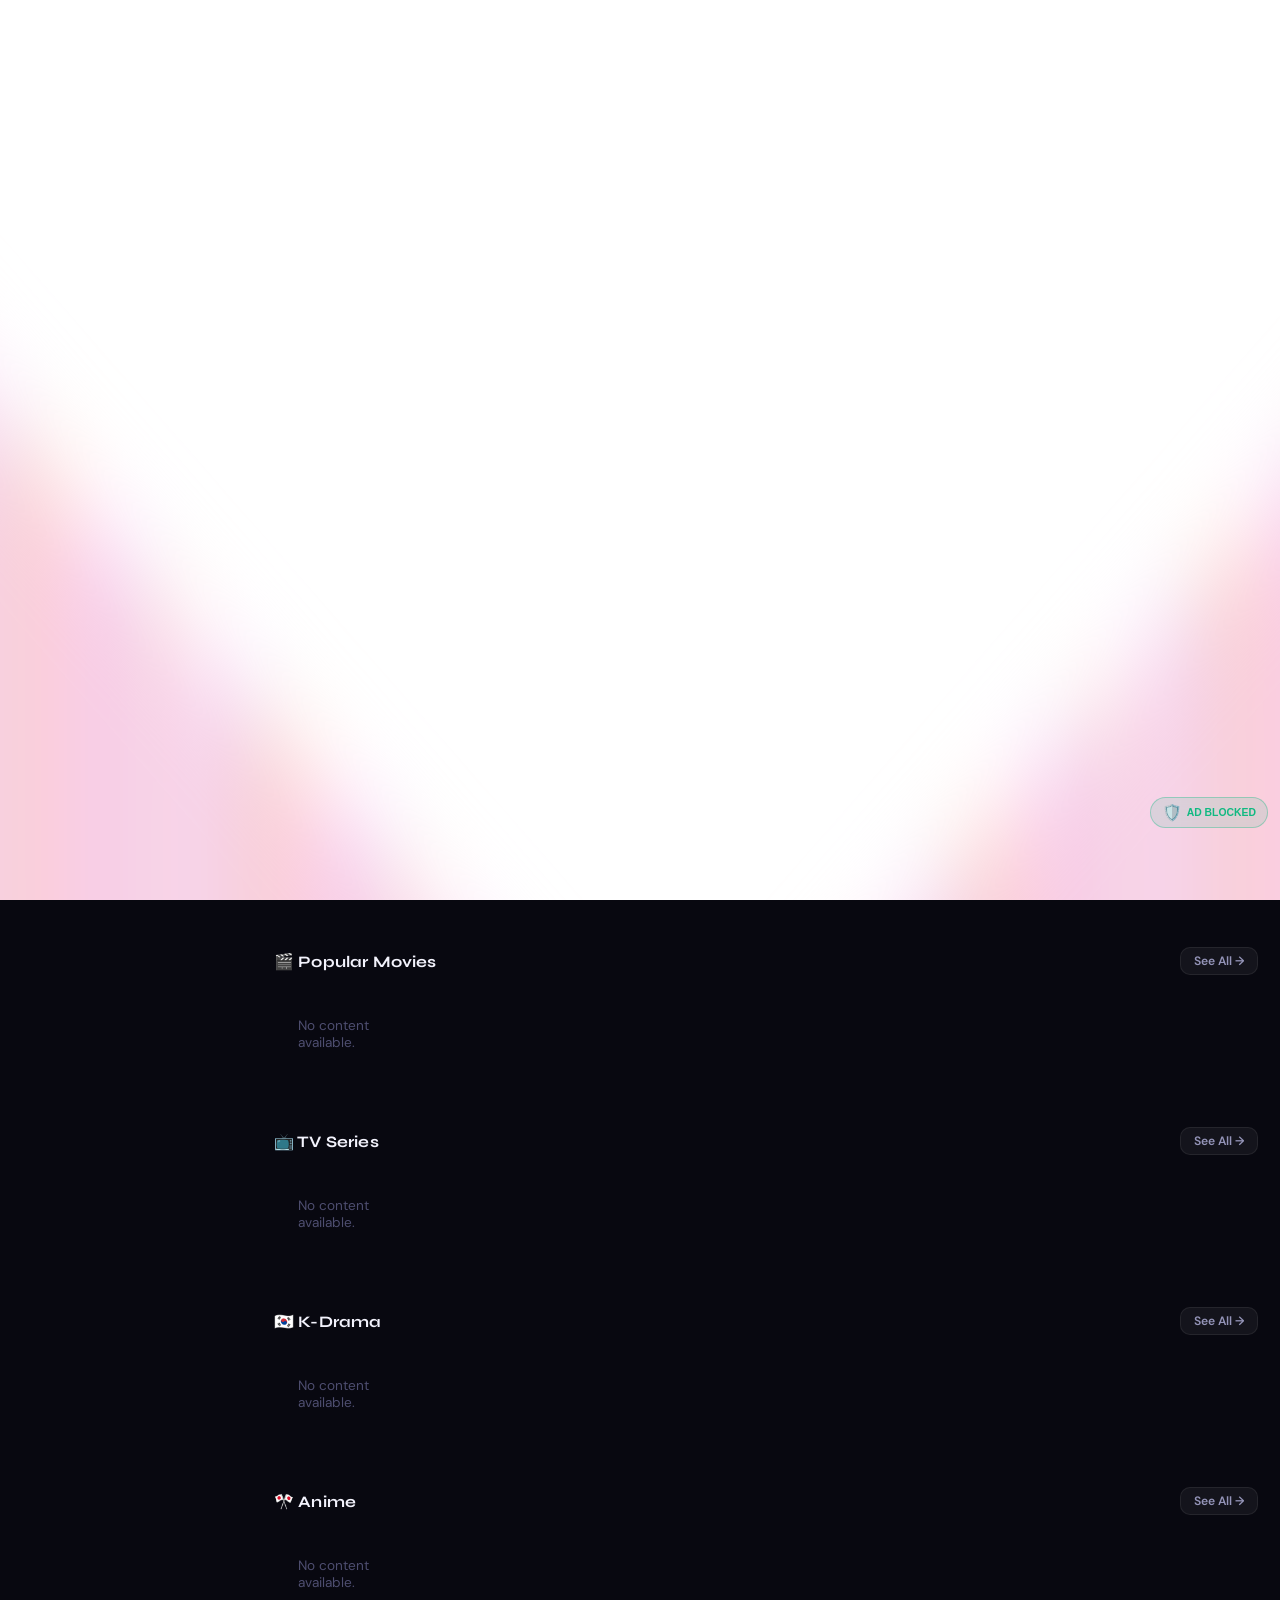
==== index.html @ 39f342ca "Remove mobile search overlay styles Removed styles for mobile search overlay." ====
<!DOCTYPE html>
<html lang="en">
<head>
<meta charset="UTF-8">
<meta name="viewport" content="width=device-width, initial-scale=1.0, viewport-fit=cover">
<title>FLIXORA — Watch Movies, TV Series & Anime Free</title>
<meta name="description" content="Stream movies, TV series, K-Drama, and Anime for free in HD. No subscription needed. Watch together with friends in real-time.">
<meta name="keywords" content="free movies online, watch TV series free, anime streaming, K-Drama free, watch together, flixora">
<meta name="robots" content="index, follow">
<meta name="theme-color" content="#0a0a0f">
<meta name="mobile-web-app-capable" content="yes">
<meta name="apple-mobile-web-app-capable" content="yes">
<meta name="apple-mobile-web-app-status-bar-style" content="black-translucent">
<meta name="apple-mobile-web-app-title" content="Flixora">

<!-- Open Graph -->
<meta property="og:type" content="website">
<meta property="og:title" content="FLIXORA — Watch Movies, TV Series & Anime Free">
<meta property="og:description" content="Stream thousands of movies, TV series, K-Drama and Anime for free. Watch together with friends in real-time.">
<meta property="og:url" content="https://flixora.app">
<meta property="og:image" content="https://flixora.app/og-image.jpg">
<meta property="og:site_name" content="Flixora">

<!-- Twitter Card -->
<meta name="twitter:card" content="summary_large_image">
<meta name="twitter:title" content="FLIXORA — Free Streaming">
<meta name="twitter:description" content="Watch movies, series & anime free. Watch Together with friends!">

<!-- Schema.org -->
<script type="application/ld+json">{"@context":"https://schema.org","@type":"WebApplication","name":"Flixora","url":"https://flixora.app","description":"Free streaming platform for movies, TV series, K-Drama, and Anime","applicationCategory":"EntertainmentApplication","offers":{"@type":"Offer","price":"0","priceCurrency":"USD"}}</script>

   
<link rel="manifest" href="manifest.json">
<link rel="apple-touch-icon" href="icons/icon-192.png">
<link rel="icon" type="image/png" href="icons/icon-192.png">
<link rel="preconnect" href="https://fonts.googleapis.com">
<link rel="preconnect" href="https://fonts.gstatic.com" crossorigin>
<link href="https://fonts.googleapis.com/css2?family=Syne:wght@400;600;700;800&family=DM+Sans:ital,opsz,wght@0,9..40,300;0,9..40,400;0,9..40,500;0,9..40,600;1,9..40,400&family=Playfair+Display:wght@700;900&display=swap" rel="stylesheet">
<link rel="icon" type="image/svg+xml" href="favicon.svg">
<style>
/* ════════════════════════════════════════════
   FLIXORA v5.0 — Full Overhaul Design System
════════════════════════════════════════════ */
:root {
  /* Palette */
  --bg:       #080810;
  --bg2:      #0e0e18;
  --bg3:      #141421;
  --bg4:      #1c1c2e;
  --bg5:      #24243a;
  --sur:      rgba(255,255,255,.05);
  --sur2:     rgba(255,255,255,.08);
  --sur3:     rgba(255,255,255,.13);
  --bd:       rgba(255,255,255,.07);
  --bd2:      rgba(255,255,255,.13);
  --bd3:      rgba(255,255,255,.22);
  --tx:       #f2f2fc;
  --tx2:      #9494b8;
  --tx3:      #4e4e70;
  --tx4:      #2e2e4e;

  /* Brand */
  --red:      #e63946;
  --red2:     #ff5561;
  --red3:     #ff8a93;
  --rd:       rgba(230,57,70,.12);
  --rd2:      rgba(230,57,70,.22);
  --gold:     #f5c518;
  --gd:       rgba(245,197,24,.1);
  --emerald:  #10b981;

  /* Layout */
  --nav:      252px;
  --top:      64px;
  --r:        10px;
  --r2:       16px;
  --r3:       22px;

  /* Transitions */
  --ease:  cubic-bezier(.16,1,.3,1);
  --ease2: cubic-bezier(.4,0,.2,1);
  --ease3: cubic-bezier(.34,1.56,.64,1);
}

*, *::before, *::after { box-sizing: border-box; margin: 0; padding: 0; }
html { scroll-behavior: smooth; }
body {
  font-family: 'DM Sans', sans-serif;
  background: var(--bg);
  color: var(--tx);
  min-height: 100vh;
  overflow-x: hidden;
  -webkit-font-smoothing: antialiased;
  -moz-osx-font-smoothing: grayscale;
}
img { display: block; max-width: 100%; }
a { text-decoration: none; color: inherit; }
button { font-family: inherit; cursor: pointer; border: none; background: none; }
input, select { font-family: inherit; outline: none; }

::-webkit-scrollbar { width: 4px; height: 4px; }
::-webkit-scrollbar-thumb { background: var(--bg5); border-radius: 4px; }
::-webkit-scrollbar-thumb:hover { background: var(--bd3); }

::selection { background: var(--rd2); color: var(--red3); }

/* ── SIDEBAR ────────────────────────────────── */
#sidebar {
  position: fixed; top: 0; left: 0; height: 100vh; width: var(--nav);
  background: var(--bg2);
  border-right: 1px solid var(--bd);
  display: flex; flex-direction: column; z-index: 200;
  transition: transform .35s var(--ease);
}
#sidebar::before {
  content: ''; position: absolute; inset: 0;
  background-image: url("data:image/svg+xml,%3Csvg viewBox='0 0 200 200' xmlns='http://www.w3.org/2000/svg'%3E%3Cfilter id='n'%3E%3CfeTurbulence type='fractalNoise' baseFrequency='.9' numOctaves='4' stitchTiles='stitch'/%3E%3C/filter%3E%3Crect width='100%25' height='100%25' filter='url(%23n)' opacity='.03'/%3E%3C/svg%3E");
  pointer-events: none; border-radius: inherit; opacity: .4;
}

.sb-logo {
  display: flex; align-items: center; gap: 12px;
  padding: 22px 20px 20px;
  border-bottom: 1px solid var(--bd);
  flex-shrink: 0;
}
.sb-mark {
  width: 36px; height: 36px; border-radius: 10px;
  background: linear-gradient(135deg, var(--red), #b91c2c);
  display: flex; align-items: center; justify-content: center;
  font-family: 'Syne', sans-serif; font-weight: 800; font-size: 13px; color: #fff;
  letter-spacing: -1px; flex-shrink: 0;
  box-shadow: 0 4px 18px rgba(230,57,70,.4);
  position: relative; overflow: hidden;
}
.sb-mark::after {
  content: ''; position: absolute; inset: 0;
  background: linear-gradient(135deg, rgba(255,255,255,.2), transparent);
}
.sb-wordmark {
  font-family: 'Syne', sans-serif; font-size: 1.2rem; font-weight: 800;
  letter-spacing: .12em; text-transform: uppercase;
  background: linear-gradient(135deg, #fff 30%, var(--tx2));
  -webkit-background-clip: text; -webkit-text-fill-color: transparent;
}

.sb-nav { flex: 1; overflow-y: auto; padding: 12px 10px; scrollbar-width: none; }
.sb-nav::-webkit-scrollbar { display: none; }
.sb-sec { margin-bottom: 24px; }
.sb-lbl {
  font-size: .58rem; font-weight: 700; letter-spacing: .18em;
  text-transform: uppercase; color: var(--tx3);
  padding: 0 10px; margin-bottom: 4px; display: block;
}

.ni {
  display: flex; align-items: center; gap: 11px;
  padding: 9px 10px; border-radius: var(--r);
  color: var(--tx2); font-size: .86rem; font-weight: 500;
  cursor: pointer; transition: all 160ms var(--ease2);
  position: relative; user-select: none;
}
.ni:hover { background: var(--sur); color: var(--tx); }
.ni.active {
  background: var(--rd);
  color: var(--red2);
  font-weight: 600;
}
.ni.active::before {
  content: ''; position: absolute; left: 0; top: 25%; bottom: 25%;
  width: 3px; background: var(--red); border-radius: 0 3px 3px 0;
}
.ni-ico { font-size: 1rem; width: 20px; text-align: center; flex-shrink: 0; }
.ni-badge {
  margin-left: auto;
  background: var(--red); color: #fff;
  font-size: .56rem; font-weight: 800;
  padding: 2px 6px; border-radius: 20px;
  animation: pulse-badge 2s ease-in-out infinite;
}
@keyframes pulse-badge { 0%,100%{opacity:1} 50%{opacity:.7} }

.sb-foot { padding: 12px 10px 16px; border-top: 1px solid var(--bd); flex-shrink: 0; }
.sb-kofi {
  width: 100%; padding: 10px 14px; border-radius: var(--r);
  background: var(--gd); border: 1px solid rgba(245,197,24,.18);
  color: var(--gold); font-size: .82rem; font-weight: 700;
  display: flex; align-items: center; gap: 8px; justify-content: center;
  transition: all 150ms;
}
.sb-kofi:hover { background: rgba(245,197,24,.16); border-color: rgba(245,197,24,.3); }

/* ── OVERLAY ─────────────────────────────── */
#sbOv {
  position: fixed; inset: 0;
  background: rgba(0,0,0,.75);
  backdrop-filter: blur(4px);
  z-index: 190; display: none; opacity: 0;
  transition: opacity .25s;
}
#sbOv.on { display: block; opacity: 1; }

/* ── TOPBAR ──────────────────────────────── */
#topbar {
  position: fixed; top: 0; left: var(--nav); right: 0;
  height: var(--top); z-index: 150;
  background: rgba(8,8,16,.85);
  backdrop-filter: blur(24px) saturate(180%);
  -webkit-backdrop-filter: blur(24px) saturate(180%);
  border-bottom: 1px solid var(--bd);
  display: flex; align-items: center; gap: 14px; padding: 0 22px;
  transition: left .35s var(--ease), background .3s;
}
#topbar.fw { left: 0; }
#topbar.solid { background: var(--bg2); }

.tb-menu {
  display: none; width: 38px; height: 38px;
  border-radius: var(--r); background: var(--sur);
  border: 1px solid var(--bd); color: var(--tx2);
  font-size: 1.1rem; align-items: center; justify-content: center;
  flex-shrink: 0; transition: all 150ms;
}
.tb-menu:hover { background: var(--sur2); color: var(--tx); }

.tb-srch {
  flex: 1; max-width: 480px; position: relative;
}
.tb-srch input {
  width: 100%; padding: 9px 16px 9px 42px;
  background: var(--sur); border: 1px solid var(--bd);
  border-radius: 30px; color: var(--tx);
  font-size: .88rem; font-weight: 400;
  transition: all 200ms var(--ease2);
}
.tb-srch input:focus {
  border-color: rgba(230,57,70,.5);
  background: var(--bg3);
  box-shadow: 0 0 0 3px var(--rd);
}
.tb-srch input::placeholder { color: var(--tx3); }
.tb-sico {
  position: absolute; left: 14px; top: 50%;
  transform: translateY(-50%); color: var(--tx3);
  font-size: .85rem; pointer-events: none;
  transition: color .2s;
}
.tb-srch input:focus ~ .tb-sico { color: var(--red2); }
.tb-clear {
  position: absolute; right: 12px; top: 50%; transform: translateY(-50%);
  color: var(--tx3); font-size: .8rem; cursor: pointer;
  display: none; padding: 3px; border-radius: 50%;
  transition: all .15s;
}
.tb-clear:hover { background: var(--sur2); color: var(--tx); }
.tb-srch.has-text .tb-clear { display: flex; align-items: center; justify-content: center; }

.tb-acts { display: flex; align-items: center; gap: 8px; margin-left: auto; }
.tb-btn {
  width: 38px; height: 38px; border-radius: var(--r);
  background: var(--sur); border: 1px solid var(--bd);
  color: var(--tx2);
  display: flex; align-items: center; justify-content: center;
  font-size: .95rem; transition: all 150ms; flex-shrink: 0;
}
.tb-btn:hover { background: var(--sur2); color: var(--tx); border-color: var(--bd2); }
.tb-btn.accent { background: var(--rd); border-color: rgba(230,57,70,.25); color: var(--red2); }
.tb-btn.accent:hover { background: var(--rd2); }

#searchSuggestions {
  position: absolute; top: calc(100% + 6px); left: 0; right: 0;
  background: var(--bg3); border: 1px solid var(--bd2);
  border-radius: var(--r2); overflow: hidden;
  box-shadow: 0 16px 48px rgba(0,0,0,.6);
  z-index: 160; display: none;
  animation: dropDown .15s var(--ease);
}
@keyframes dropDown { from { opacity:0; transform:translateY(-6px); } to { opacity:1; transform:none; } }
#searchSuggestions.show { display: block; }
.sug-item {
  display: flex; align-items: center; gap: 12px;
  padding: 10px 14px; cursor: pointer;
  transition: background .12s;
  font-size: .85rem;
}
.sug-item:hover { background: var(--sur2); }
.sug-item img { width: 36px; height: 54px; object-fit: cover; border-radius: 5px; flex-shrink: 0; }
.sug-title { font-weight: 600; margin-bottom: 2px; }
.sug-meta { font-size: .72rem; color: var(--tx2); }

/* ── MAIN WRAP ────────────────────────────── */
#mainWrap {
  margin-left: var(--nav);
  padding-top: var(--top);
  min-height: 100vh;
  transition: margin-left .35s var(--ease);
}

/* ── HERO ─────────────────────────────────── */
#hero {
  position: relative; height: 560px; overflow: hidden;
}
.hero-slide {
  position: absolute; inset: 0; opacity: 0;
  transition: opacity 1s ease;
}
.hero-slide.active { opacity: 1; }
.hero-bg-img {
  width: 100%; height: 100%;
  object-fit: cover; object-position: center 20%;
  transform: scale(1.05);
  animation: heroZoom 7s var(--ease) forwards;
}
@keyframes heroZoom { from { transform: scale(1.05); } to { transform: scale(1); } }
.hero-ov {
  position: absolute; inset: 0;
  background:
    linear-gradient(to right, rgba(8,8,16,.98) 0%, rgba(8,8,16,.75) 45%, rgba(8,8,16,.1) 100%),
    linear-gradient(to top, rgba(8,8,16,1) 0%, transparent 38%);
}
.hero-content {
  position: absolute; inset: 0;
  display: flex; flex-direction: column; justify-content: center;
  padding: 0 44px; max-width: 680px;
}
.hero-badge {
  display: inline-flex; align-items: center; gap: 6px;
  background: var(--rd); border: 1px solid rgba(230,57,70,.22);
  color: var(--red3); font-size: .7rem; font-weight: 700;
  letter-spacing: .1em; text-transform: uppercase;
  padding: 5px 13px; border-radius: 30px;
  margin-bottom: 18px; width: fit-content;
  animation: fadeSlideUp .6s var(--ease) both;
}
.hero-title {
  font-family: 'Playfair Display', serif;
  font-size: clamp(2.1rem, 4.5vw, 3.2rem);
  font-weight: 900; line-height: 1.1;
  margin-bottom: 14px; letter-spacing: -.02em;
  animation: fadeSlideUp .6s var(--ease) .08s both;
}
.hero-meta {
  display: flex; align-items: center; gap: 10px;
  margin-bottom: 14px; flex-wrap: wrap;
  animation: fadeSlideUp .6s var(--ease) .16s both;
}
.hero-description {
  color: var(--tx2); font-size: .92rem; line-height: 1.75;
  margin-bottom: 26px; max-width: 430px;
  animation: fadeSlideUp .6s var(--ease) .22s both;
}
.hero-acts {
  display: flex; gap: 12px; flex-wrap: wrap;
  animation: fadeSlideUp .6s var(--ease) .3s both;
}
@keyframes fadeSlideUp { from { opacity:0; transform:translateY(18px); } to { opacity:1; transform:none; } }

.btn-play {
  display: inline-flex; align-items: center; gap: 9px;
  padding: 13px 28px; border-radius: 30px;
  background: var(--red); color: #fff;
  font-weight: 700; font-size: .92rem;
  transition: all 220ms var(--ease3);
  box-shadow: 0 8px 28px rgba(230,57,70,.4);
  letter-spacing: .02em;
}
.btn-play:hover {
  background: var(--red2);
  transform: translateY(-2px) scale(1.02);
  box-shadow: 0 14px 36px rgba(230,57,70,.5);
}
.btn-play:active { transform: translateY(0) scale(.98); }
.btn-info {
  display: inline-flex; align-items: center; gap: 8px;
  padding: 12px 22px; border-radius: 30px;
  background: rgba(255,255,255,.1);
  backdrop-filter: blur(12px);
  border: 1px solid rgba(255,255,255,.2);
  color: var(--tx); font-weight: 600; font-size: .9rem;
  transition: all 180ms;
}
.btn-info:hover { background: rgba(255,255,255,.16); border-color: rgba(255,255,255,.3); }

#heroBar {
  position: absolute; bottom: 0; left: 0;
  height: 2px;
  background: linear-gradient(90deg, var(--red), var(--red2));
  z-index: 2; border-radius: 0 2px 2px 0;
}
#heroDots {
  position: absolute; bottom: 18px; right: 28px;
  display: flex; gap: 6px; z-index: 3;
}
.hdot {
  width: 6px; height: 6px; border-radius: 50%;
  background: rgba(255,255,255,.3);
  cursor: pointer; transition: all 220ms var(--ease3);
}
.hdot.active { background: #fff; transform: scale(1.35); }

/* ── GENRE BAR ────────────────────────────── */
#genreBar {
  display: flex; gap: 8px;
  padding: 16px 22px 12px;
  overflow-x: auto; border-bottom: 1px solid var(--bd);
  scrollbar-width: none; position: relative;
}
#genreBar::-webkit-scrollbar { display: none; }
#genreBar::after {
  content: ''; position: absolute; right: 0; top: 0; bottom: 0;
  width: 60px;
  background: linear-gradient(to right, transparent, var(--bg));
  pointer-events: none;
}

.genre-chip {
  flex-shrink: 0; padding: 7px 18px; border-radius: 30px;
  background: var(--sur); border: 1px solid var(--bd);
  color: var(--tx2); font-size: .8rem; font-weight: 500;
  cursor: pointer; transition: all 160ms var(--ease2);
  white-space: nowrap; user-select: none;
}
.genre-chip:hover { background: var(--sur2); color: var(--tx); border-color: var(--bd2); }
.genre-chip.active {
  background: var(--red); border-color: transparent;
  color: #fff; font-weight: 700;
  box-shadow: 0 4px 14px rgba(230,57,70,.35);
}

/* ── SECTIONS ─────────────────────────────── */
.sec { padding: 30px 22px 10px; }
.sec-hd { display: flex; align-items: center; justify-content: space-between; margin-bottom: 18px; }
.sec-title {
  font-family: 'Syne', sans-serif;
  font-size: 1rem; font-weight: 700;
  display: flex; align-items: center; gap: 8px;
  letter-spacing: .01em;
}
.see-all-btn {
  font-size: .76rem; color: var(--tx2); font-weight: 600;
  display: flex; align-items: center; gap: 5px;
  padding: 5px 13px; border-radius: var(--r);
  background: var(--sur); border: 1px solid var(--bd);
  transition: all 150ms;
}
.see-all-btn:hover { color: var(--tx); border-color: var(--bd2); }

/* ── ROW SCROLLER ─────────────────────────── */
.row-wrap { position: relative; }
.row-scroll {
  display: grid; grid-auto-flow: column;
  grid-auto-columns: 152px; gap: 12px;
  overflow-x: auto; padding: 4px 4px 16px;
  scroll-snap-type: x mandatory;
  scrollbar-width: none;
  scroll-behavior: smooth;
}
.row-scroll::-webkit-scrollbar { display: none; }

.row-arrow {
  position: absolute; top: 38%; transform: translateY(-50%);
  width: 40px; height: 40px; border-radius: 50%;
  background: rgba(8,8,16,.95); backdrop-filter: blur(12px);
  border: 1px solid var(--bd2); color: var(--tx);
  display: flex; align-items: center; justify-content: center;
  font-size: 1.1rem; z-index: 5; cursor: pointer;
  transition: all 180ms var(--ease3);
  box-shadow: 0 4px 16px rgba(0,0,0,.6);
  opacity: 0; pointer-events: none;
}
.row-wrap:hover .row-arrow { opacity: 1; pointer-events: all; }
.row-arrow:hover { background: var(--red); border-color: var(--red); transform: translateY(-50%) scale(1.08); }
.row-arrow.l { left: -18px; }
.row-arrow.r { right: -18px; }

/* ── SKELETON ─────────────────────────────── */
.skel {
  border-radius: var(--r); overflow: hidden;
  background: var(--bg3); flex-shrink: 0;
  width: 152px; scroll-snap-align: start;
}
.skel-p {
  aspect-ratio: 2/3;
  background: linear-gradient(110deg, var(--bg3) 30%, var(--bg4) 50%, var(--bg3) 70%);
  background-size: 300% 100%;
  animation: sfShim 1.7s ease-in-out infinite;
}
.skel-t { padding: 9px 8px; }
.skel-l { height: 11px; border-radius: 4px; background: var(--bg4); margin-bottom: 6px; }
.skel-l.s { width: 55%; height: 9px; background: var(--bg3); }

/* ── CONTENT CARD ─────────────────────────── */
.content-card { scroll-snap-align: start; }

/* ── RESULTS / GRID ───────────────────────── */
#searchResultsContainer { display: none; min-height: 300px; }
#searchInfo { display: none; padding: 26px 22px 10px; }
.si-breadcrumb {
  font-size: .74rem; color: var(--tx3); margin-bottom: 8px;
  display: flex; align-items: center; gap: 5px;
}
#searchTitle {
  font-family: 'Playfair Display', serif;
  font-size: 1.7rem; font-weight: 900;
  margin-bottom: 4px;
}
#searchCount { font-size: .85rem; color: var(--tx2); }
#sf-results-wrap {
  display: grid;
  grid-template-columns: repeat(auto-fill, minmax(148px, 1fr));
  gap: 14px; padding: 10px 22px 24px;
}
#pagination {
  display: flex; gap: 8px; flex-wrap: wrap;
  padding: 8px 22px 32px; justify-content: center;
}

/* ── PLAYER MODAL ─────────────────────────── */
#playerModal {
  position: fixed; inset: 0;
  background: rgba(0,0,0,.94);
  backdrop-filter: blur(12px);
  z-index: 800;
  display: flex; align-items: center; justify-content: center;
  padding: 16px; opacity: 0; pointer-events: none;
  transition: opacity .28s var(--ease);
}
#playerModal.active { opacity: 1; pointer-events: all; }

.p-box {
  background: var(--bg2);
  border: 1px solid var(--bd2);
  border-radius: 20px;
  width: 100%; max-width: 920px;
  max-height: 92vh; overflow: hidden; overflow-y: auto;
  transform: translateY(22px) scale(.97);
  transition: transform .28s var(--ease);
  box-shadow: 0 48px 120px rgba(0,0,0,.8);
  position: relative;
}
#playerModal.active .p-box { transform: none; }

#playerClose {
  position: absolute; top: 14px; right: 14px; z-index: 10;
  width: 36px; height: 36px; border-radius: 50%;
  background: rgba(0,0,0,.75); backdrop-filter: blur(8px);
  border: 1px solid rgba(255,255,255,.12);
  color: #fff; font-size: .9rem;
  display: flex; align-items: center; justify-content: center;
  cursor: pointer; transition: all 150ms;
}
#playerClose:hover { background: var(--red); border-color: var(--red); transform: scale(1.1); }

#playerVideo {
  position: relative; padding-top: 56.25%;
  background: #000; min-height: 200px;
}
#playerVideo iframe {
  position: absolute; inset: 0;
  width: 100%; height: 100%; border: none;
}
.p-spin {
  position: absolute; inset: 0;
  display: flex; flex-direction: column;
  align-items: center; justify-content: center;
  gap: 14px; color: var(--tx2); background: #000;
}
.spinner {
  width: 40px; height: 40px;
  border: 3px solid rgba(255,255,255,.08);
  border-top-color: var(--red);
  border-radius: 50%; animation: sfSpin 1s linear infinite;
}

#kbHint {
  position: absolute; bottom: 10px; left: 50%; transform: translateX(-50%);
  background: rgba(0,0,0,.85); backdrop-filter: blur(8px);
  border: 1px solid var(--bd); border-radius: 8px;
  padding: 6px 14px; font-size: .68rem; color: var(--tx2);
  display: flex; gap: 12px; white-space: nowrap;
  opacity: 0; transition: opacity .3s;
  pointer-events: none; z-index: 5;
}
.p-box:hover #kbHint { opacity: 1; }
.kb-key { display: inline-flex; align-items: center; gap: 5px; }
.kbd {
  background: var(--bg5); border: 1px solid var(--bd2);
  border-radius: 4px; padding: 1px 6px;
  font-size: .62rem; font-family: monospace;
}

.p-meta { padding: 20px 24px 24px; }
#playerTitle {
  font-family: 'Playfair Display', serif;
  font-size: 1.4rem; font-weight: 900; margin-bottom: 18px;
}

.p-badges { display: flex; gap: 8px; flex-wrap: wrap; margin-bottom: 16px; }
.p-badge {
  padding: 3px 10px; border-radius: 5px;
  font-size: .7rem; font-weight: 700;
}
.p-badge.hd { background: rgba(16,185,129,.15); color: #10b981; border: 1px solid rgba(16,185,129,.2); }
.p-badge.cc { background: rgba(99,102,241,.15); color: #818cf8; border: 1px solid rgba(99,102,241,.2); }
.p-badge.tmdb { background: var(--gd); color: var(--gold); border: 1px solid rgba(245,197,24,.2); }

#episodePanel { display: none; margin-bottom: 16px; }
.ep-lbl {
  font-size: .65rem; font-weight: 700; letter-spacing: .14em;
  text-transform: uppercase; color: var(--tx3); margin-bottom: 8px;
}
#seasonSelect, #episodeSelect {
  padding: 8px 12px; border-radius: var(--r);
  background: var(--bg3); border: 1px solid var(--bd);
  color: var(--tx); font-size: .85rem; margin-right: 8px; cursor: pointer;
  transition: border-color .15s;
}
#seasonSelect:focus, #episodeSelect:focus { border-color: rgba(230,57,70,.4); }

.srv-lbl {
  font-size: .65rem; font-weight: 700; letter-spacing: .14em;
  text-transform: uppercase; color: var(--tx3); margin-bottom: 10px;
}
#serverButtons { display: flex; gap: 8px; flex-wrap: wrap; margin-bottom: 14px; }
.server-btn {
  padding: 7px 14px; border-radius: var(--r);
  background: var(--sur); border: 1px solid var(--bd);
  color: var(--tx2); font-size: .78rem; font-weight: 600;
  cursor: pointer; transition: all 150ms;
  display: flex; align-items: center; gap: 5px;
}
.server-btn:hover { border-color: var(--bd2); color: var(--tx); }
.server-btn.active { background: var(--rd); border-color: rgba(230,57,70,.3); color: var(--red2); }
.sub-badge {
  background: var(--emerald); color: #fff;
  padding: 1px 5px; border-radius: 3px;
  font-size: .55rem; font-weight: 800;
}

.srv-tip {
  padding: 10px 14px; border-radius: var(--r);
  background: var(--gd); border: 1px solid rgba(245,197,24,.14);
  font-size: .76rem; color: rgba(245,197,24,.85);
  display: flex; align-items: center; gap: 7px; margin-bottom: 16px;
}

.p-acts { display: flex; gap: 10px; flex-wrap: wrap; margin-bottom: 16px; }
.btn-tog {
  display: inline-flex; align-items: center; gap: 8px;
  padding: 9px 18px; border-radius: 30px;
  background: var(--sur2); border: 1px solid var(--bd2);
  color: var(--tx); font-weight: 600; font-size: .84rem;
  transition: all 160ms; position: relative;
}
.btn-tog:hover { background: var(--sur3); border-color: var(--bd3); }

.btn-watchlist {
  display: inline-flex; align-items: center; gap: 8px;
  padding: 9px 18px; border-radius: 30px;
  background: var(--sur2); border: 1px solid var(--bd2);
  color: var(--tx); font-weight: 600; font-size: .84rem;
  transition: all 160ms;
}
.btn-watchlist:hover { border-color: var(--gold); color: var(--gold); }
.btn-watchlist.saved { background: var(--gd); border-color: rgba(245,197,24,.25); color: var(--gold); }

/* ── CHAT PANEL ───────────────────────────── */
#chatPanel {
  position: absolute; right: 0; top: 0; height: 100%; width: 272px;
  background: rgba(10,10,18,.98);
  border-left: 1px solid var(--bd);
  display: flex; flex-direction: column;
  transform: translateX(100%); transition: transform .3s var(--ease); z-index: 5;
}
#chatPanel.show { transform: none; }
.ch-hd {
  padding: 12px 14px; border-bottom: 1px solid var(--bd);
  font-weight: 700; font-size: .88rem;
  display: flex; align-items: center; justify-content: space-between;
  flex-shrink: 0;
}
.ch-hd button { color: var(--tx2); font-size: .9rem; transition: color .15s; }
.ch-hd button:hover { color: var(--tx); }
#chatMessages {
  flex: 1; overflow-y: auto; padding: 10px;
  display: flex; flex-direction: column; gap: 6px;
  font-size: .82rem; color: var(--tx2);
}
.ch-inp { display: flex; gap: 6px; padding: 10px; border-top: 1px solid var(--bd); flex-shrink: 0; }
.ch-inp input {
  flex: 1; padding: 8px 11px; border-radius: var(--r);
  background: var(--bg3); border: 1px solid var(--bd);
  color: var(--tx); font-size: .82rem;
  transition: border-color .15s;
}
.ch-inp input:focus { border-color: rgba(230,57,70,.4); }
.ch-inp button {
  padding: 8px 13px; border-radius: var(--r);
  background: var(--red); color: #fff; font-size: .82rem; font-weight: 600;
  transition: background .15s;
}
.ch-inp button:hover { background: var(--red2); }

/* ── 18+ VERIFY ───────────────────────────── */
#verifyModal {
  position: fixed; inset: 0;
  background: rgba(0,0,0,.96);
  backdrop-filter: blur(16px);
  z-index: 900; display: none;
  align-items: center; justify-content: center; padding: 20px;
}
.v-box {
  background: var(--bg3); border: 1px solid rgba(230,57,70,.18);
  border-radius: 24px; padding: 42px 36px;
  max-width: 420px; width: 100%; text-align: center;
  box-shadow: 0 48px 120px rgba(0,0,0,.7);
  animation: scaleIn .3s var(--ease3);
}
@keyframes scaleIn { from { opacity:0; transform:scale(.92); } to { opacity:1; transform:none; } }
.v-ico { font-size: 3rem; margin-bottom: 16px; }
.v-title { font-family: 'Playfair Display', serif; font-size: 1.5rem; font-weight: 900; margin-bottom: 10px; }
.v-desc { color: var(--tx2); font-size: .88rem; line-height: 1.7; margin-bottom: 26px; }
#vs1, #vs2 { display: none; }
#vs1.on, #vs2.on { display: block; }
.v-chk {
  display: flex; align-items: center; gap: 11px; text-align: left;
  background: var(--sur); border: 1px solid var(--bd);
  border-radius: var(--r); padding: 12px 16px; margin-bottom: 16px; cursor: pointer;
  transition: border-color .15s;
}
.v-chk:hover { border-color: var(--bd2); }
.v-chk input { accent-color: var(--red); width: 16px; height: 16px; flex-shrink: 0; }
.v-chk label { font-size: .88rem; cursor: pointer; }
.pin-row { display: flex; gap: 12px; justify-content: center; margin-bottom: 16px; }
.pin-d {
  width: 54px; height: 62px; border-radius: var(--r);
  text-align: center; background: var(--bg4);
  border: 1px solid var(--bd); color: var(--tx);
  font-size: 1.5rem; font-weight: 700;
  transition: border-color 150ms, box-shadow 150ms;
}
.pin-d:focus { border-color: var(--red); box-shadow: 0 0 0 3px var(--rd); }
#pinErr { color: var(--red2); font-size: .8rem; min-height: 20px; margin-bottom: 12px; }
.v-btns { display: flex; gap: 10px; }
.btn-red {
  flex: 1; padding: 12px 18px; border-radius: 30px;
  background: var(--red); color: #fff; font-weight: 700; font-size: .9rem;
  transition: all 160ms;
}
.btn-red:hover { background: var(--red2); transform: translateY(-1px); }
.btn-ghost {
  flex: 1; padding: 11px 18px; border-radius: 30px;
  background: var(--sur2); border: 1px solid var(--bd2);
  color: var(--tx); font-weight: 600; font-size: .9rem; transition: all 150ms;
}
.btn-ghost:hover { background: var(--sur3); }

/* ── WATCH TOGETHER ───────────────────────── */
#watchTogetherMenu, #joinRoomModal {
  position: fixed; inset: 0;
  background: rgba(0,0,0,.88);
  backdrop-filter: blur(12px);
  z-index: 850; display: none;
  align-items: center; justify-content: center; padding: 20px;
}
#watchTogetherMenu.open, #joinRoomModal.open { display: flex; }

.wt-box {
  background: var(--bg3); border: 1px solid var(--bd2);
  border-radius: 22px; padding: 30px;
  max-width: 460px; width: 100%;
  box-shadow: 0 40px 100px rgba(0,0,0,.7);
  animation: scaleIn .25s var(--ease3);
}
.wt-hd { text-align: center; margin-bottom: 24px; }
.wt-hd h2 {
  font-family: 'Syne', sans-serif;
  font-size: 1.4rem; font-weight: 800; margin-bottom: 6px;
}
.wt-hd p { color: var(--tx2); font-size: .85rem; }
.wt-opts { display: grid; grid-template-columns: 1fr 1fr; gap: 12px; margin-bottom: 16px; }
.wt-opt {
  padding: 20px 16px; border-radius: var(--r2);
  background: var(--sur); border: 1px solid var(--bd);
  text-align: center; cursor: pointer;
  transition: all 200ms var(--ease3);
}
.wt-opt:hover {
  background: var(--sur2); border-color: rgba(230,57,70,.3);
  transform: translateY(-3px);
  box-shadow: 0 8px 24px rgba(0,0,0,.3);
}
.wt-opt-ico { font-size: 1.9rem; margin-bottom: 10px; }
.wt-opt-name { font-weight: 700; font-size: .9rem; margin-bottom: 4px; }
.wt-opt-desc { font-size: .74rem; color: var(--tx2); }

.room-code {
  font-family: 'Syne', monospace; font-size: 2.4rem; font-weight: 800;
  letter-spacing: .35em; color: var(--red2);
  background: var(--rd); padding: 18px;
  border-radius: var(--r); text-align: center; margin-bottom: 16px;
  border: 1px solid rgba(230,57,70,.18);
  user-select: all;
}
.rc-acts { display: flex; gap: 8px; margin-bottom: 14px; }
.rc-acts button { flex: 1; }

.join-inp {
  width: 100%; padding: 14px 16px; border-radius: var(--r);
  background: var(--bg4); border: 1px solid var(--bd);
  color: var(--tx); font-size: 1.1rem; font-weight: 700;
  text-align: center; letter-spacing: .15em; margin-bottom: 14px;
  text-transform: uppercase; transition: border-color .15s, box-shadow .15s;
}
.join-inp:focus { border-color: rgba(230,57,70,.5); box-shadow: 0 0 0 3px var(--rd); }

/* ── SUPPORT MODAL ────────────────────────── */
#supportModal {
  position: fixed; inset: 0; background: rgba(0,0,0,.88);
  backdrop-filter: blur(12px);
  z-index: 850; display: none;
  align-items: center; justify-content: center; padding: 20px;
}
#supportModal.open { display: flex; }
.sp-box {
  background: var(--bg3); border: 1px solid var(--bd);
  border-radius: 22px; max-width: 400px; width: 100%;
  overflow: hidden; box-shadow: 0 40px 100px rgba(0,0,0,.7);
  position: relative; animation: scaleIn .25s var(--ease3);
}
.sp-hd { text-align: center; padding: 32px 28px 18px; }
.sp-ico { font-size: 2.6rem; margin-bottom: 12px; }
.sp-hd h2 { font-family: 'Syne', sans-serif; font-size: 1.4rem; font-weight: 800; margin-bottom: 8px; }
.sp-hd p { color: var(--tx2); font-size: .86rem; line-height: 1.65; }
.sp-amts { display: grid; grid-template-columns: repeat(4,1fr); gap: 8px; padding: 0 24px 18px; }
.amt {
  padding: 10px 6px; border-radius: var(--r);
  background: var(--sur); border: 1px solid var(--bd);
  color: var(--tx); font-weight: 700; font-size: .85rem;
  cursor: pointer; transition: all 150ms; text-align: center;
}
.amt:hover { border-color: var(--gold); color: var(--gold); }
.amt.active { background: var(--gd); border-color: rgba(245,197,24,.3); color: var(--gold); }
.sp-cta { padding: 0 24px 28px; }
.sp-cta a, .sp-cta button {
  display: flex; align-items: center; justify-content: center;
  width: 100%; padding: 12px 18px; border-radius: 30px;
  font-weight: 700; font-size: .9rem; transition: all 160ms;
}
.sp-cta a { background: var(--gold); color: #1a1000; margin-bottom: 8px; }
.sp-cta a:hover { background: #f0b800; transform: translateY(-1px); }
.sp-cta button { background: var(--sur); border: 1px solid var(--bd); color: var(--tx2); }
.sp-cta button:hover { color: var(--tx); border-color: var(--bd2); }

/* ── INSTALL BANNER ───────────────────────── */
#installBanner {
  position: fixed; bottom: -110px; left: 50%;
  transform: translateX(-50%);
  background: var(--bg3); border: 1px solid var(--bd2);
  border-radius: 16px; padding: 14px 18px;
  display: flex; align-items: center; gap: 14px;
  box-shadow: 0 20px 60px rgba(0,0,0,.6);
  z-index: 400; max-width: 370px;
  width: calc(100% - 32px);
  opacity: 0; pointer-events: none;
  transition: all .4s var(--ease);
}
#installBanner.show { bottom: 80px; opacity: 1; pointer-events: all; }
.ib-ico { font-size: 2rem; flex-shrink: 0; }
.ib-tx { flex: 1; }
.ib-title { font-weight: 700; font-size: .88rem; margin-bottom: 2px; }
.ib-sub { font-size: .74rem; color: var(--tx2); }
#installBtn {
  padding: 7px 14px; border-radius: var(--r);
  background: var(--red); color: #fff; font-weight: 700;
  font-size: .78rem; cursor: pointer; white-space: nowrap;
  transition: background .15s;
}
#installBtn:hover { background: var(--red2); }
#closeBanner { color: var(--tx3); font-size: 1.1rem; cursor: pointer; padding: 4px; transition: color .15s; }
#closeBanner:hover { color: var(--tx); }

/* ── TOAST SYSTEM ─────────────────────────── */
#toastContainer {
  position: fixed; top: 76px; right: 18px;
  z-index: 999; display: flex; flex-direction: column; gap: 8px;
  pointer-events: none;
}
.toast-item {
  background: var(--bg3); border: 1px solid var(--bd2);
  border-radius: var(--r); padding: 11px 16px;
  display: flex; align-items: center; gap: 9px;
  font-size: .83rem; font-weight: 500;
  box-shadow: 0 8px 28px rgba(0,0,0,.5);
  transform: translateX(120%);
  transition: transform .3s var(--ease);
  max-width: 300px; pointer-events: all;
  border-left: 3px solid var(--bd2);
}
.toast-item.show { transform: none; }
.toast-item.success { border-left-color: var(--emerald); }
.toast-item.error { border-left-color: var(--red); }
.toast-item.warning { border-left-color: var(--gold); }

/* ── BOTTOM NAV ───────────────────────────── */
#bottomNav {
  position: fixed; bottom: 0; left: 0; right: 0; height: 58px;
  background: rgba(8,8,16,.97); backdrop-filter: blur(24px);
  border-top: 1px solid var(--bd);
  display: none; align-items: center; justify-content: space-around;
  z-index: 200; padding-bottom: env(safe-area-inset-bottom);
}
.bni {
  display: flex; flex-direction: column; align-items: center; gap: 3px;
  color: var(--tx3); font-size: .57rem; font-weight: 700;
  letter-spacing: .04em; cursor: pointer;
  transition: color 160ms; padding: 8px 12px;
  -webkit-tap-highlight-color: transparent;
}
.bni.active { color: var(--red2); }
.bni-ico { font-size: 1.2rem; }

/* ── 18+ SECTION ──────────────────────────── */
#section-mature { display: none; }
#section-mature.visible { display: block; }

/* ── MOBILE SEARCH OVERLAY ────────────────── */
#msearch.on { display: flex; }
.ms-inp:focus { border-color: rgba(230,57,70,.5); }
.ms-results { flex: 1; overflow-y: auto; padding: 0 16px; }

#msearch {
  position: fixed; inset: 0; z-index: 500;
  background: rgba(8,8,16,.98);
  display: none; flex-direction: column;
  padding-top: calc(var(--top) + 16px);
}
#msearch.on { display: flex; }

.ms-inner {
  display: flex;
  gap: 10px;
  align-items: center;
  max-width: 640px;
  margin: 0 auto;
  width: 100%;
  padding: 0 16px 16px;
}

.ms-inp-wrap {
  flex: 1;
  position: relative;
}
.ms-inp-ico {
  position: absolute;
  left: 16px; top: 50%;
  transform: translateY(-50%);
  color: var(--tx3);
  font-size: .82rem;
  pointer-events: none;
}
.ms-inp {
  width: 100%;
  padding: 11px 16px 11px 38px;
  background: var(--bg3);
  border: 1px solid var(--bd2);
  border-radius: 30px;
  color: var(--tx);
  font-size: .88rem;
  transition: border-color .2s, box-shadow .2s;
}
.ms-inp:focus {
  border-color: rgba(230,57,70,.5);
  box-shadow: 0 0 0 3px var(--rd);
}

.ms-search-btn {
  flex-shrink: 0;
  padding: 11px 18px;
  border-radius: 30px;
  background: var(--red);
  color: #fff;
  font-weight: 700;
  font-size: .82rem;
  transition: all 160ms;
}
.ms-search-btn:hover { background: var(--red2); transform: translateY(-1px); }
.ms-search-btn:active { transform: translateY(0); }

.ms-cancel-btn {
  flex-shrink: 0;
  padding: 11px 14px;
  border-radius: 30px;
  background: var(--sur2);
  border: 1px solid var(--bd2);
  color: var(--tx2);
  font-weight: 600;
  font-size: .82rem;
  transition: all 150ms;
}
.ms-cancel-btn:hover { background: var(--sur3); color: var(--tx); }

.ms-results { flex: 1; overflow-y: auto; padding: 0 16px; max-width: 640px; margin: 0 auto; width: 100%; }
   
/* ── WATCHLIST SECTION ────────────────────── */
#watchlistSection { display: none; }
#watchlistSection.has-items { display: block; }

/* ── CONTINUE WATCHING ────────────────────── */
#continueSection { display: none; }
#continueSection.has-items { display: block; }
.continue-card {
  position: relative; scroll-snap-align: start;
  border-radius: var(--r); overflow: hidden;
  cursor: pointer; background: var(--bg3);
  transition: transform .25s var(--ease3);
}
.continue-card:hover { transform: scale(1.04) translateY(-2px); }
.continue-prog {
  position: absolute; bottom: 0; left: 0; right: 0;
  height: 3px; background: rgba(255,255,255,.1);
}
.continue-prog-fill { height: 100%; background: var(--red); border-radius: 3px; }
.continue-remove {
  position: absolute; top: 5px; right: 5px;
  width: 22px; height: 22px; border-radius: 50%;
  background: rgba(0,0,0,.75); color: var(--tx2);
  font-size: .65rem; display: flex; align-items: center; justify-content: center;
  opacity: 0; transition: opacity .15s; cursor: pointer;
}
.continue-card:hover .continue-remove { opacity: 1; }

/* ── KEYFRAMES ────────────────────────────── */
@keyframes sfShim { 0% { background-position:100% 0; } 100% { background-position:-100% 0; } }
@keyframes sfSpin { to { transform: rotate(360deg); } }
@keyframes sfFadeIn { from { opacity:0; transform:translateY(10px); } to { opacity:1; transform:none; } }

/* ── RESPONSIVE ───────────────────────────── */
@media (max-width: 960px) {
  #sidebar { transform: translateX(-100%); }
  #sidebar.open { transform: none; }
  #topbar, #topbar.fw { left: 0; }
  #mainWrap { margin-left: 0; }
  .tb-menu { display: flex; }
  #hero { height: 440px; }
  .hero-content { padding: 0 24px; max-width: 560px; }
  #bottomNav { display: flex; }
  #mainWrap { padding-bottom: 58px; }
  #installBanner.show { bottom: 66px; }
  .tb-srch { display: none; }
  #mSearchBtn { display: flex !important; }
}

@media (max-width: 640px) {
  #hero { height: 390px; }
  .hero-description { display: none; }
  .hero-title { font-size: 1.8rem; }
  .sec { padding: 20px 14px 6px; }
  .row-scroll { grid-auto-columns: 138px; gap: 10px; }
  .skel { width: 138px; }
  #genreBar { padding: 12px 14px 8px; }
  #sf-results-wrap { grid-template-columns: repeat(auto-fill, minmax(130px, 1fr)); gap: 10px; padding: 8px 14px 20px; }
  .hero-acts .btn-info { display: none; }
  #toastContainer { right: 12px; }
  .p-box { border-radius: 16px; }
  .p-meta { padding: 16px 18px 20px; }
}

@media (max-width: 400px) {
  .hero-title { font-size: 1.6rem; }
  #hero { height: 350px; }
  .wt-opts { grid-template-columns: 1fr; }
}

:focus-visible { outline: 2px solid var(--red); outline-offset: 2px; }
button:focus:not(:focus-visible) { outline: none; }

@media (prefers-reduced-motion: reduce) {
  *, *::before, *::after { animation-duration: .01ms !important; transition-duration: .01ms !important; }
}

/* ── INTRO SPLASH ("dum dum" + letter M reveal) ── */
#fxIntro {
  position: fixed; inset: 0; z-index: 99999;
  background: #000;
  display: flex; align-items: center; justify-content: center;
  overflow: hidden;
}
#fxIntro.fx-out {
  animation: fxIntroOut .35s ease forwards;
  pointer-events: none;
}
@keyframes fxIntroOut {
  0%   { opacity: 1; }
  100% { opacity: 0; }
}
#fxIntro {
  background: #000;
}
.fx-intro-stage {
  position: relative;
  display: inline-block;
}
.fx-intro-m {
  position: relative;
  font-family: 'Syne', sans-serif;
  font-weight: 800;
  font-size: clamp(90px, 22vw, 260px);
  letter-spacing: -.02em;
  opacity: 0;
  transform: scale(.16) scaleY(1.04);
  background-image: repeating-linear-gradient(90deg,
    #8a0f14 0%, #e63946 4%, #ff8a3b 8%, #ffdd6b 11%, #ff5561 15%,
    #b3123f 19%, #ff3b8f 23%, #7b3bff 27%, #3b6cff 31%, #3bd0ff 35%,
    #8a0f14 40%, #e63946 45%, #ff8a3b 49%, #ff5561 54%, #ffdd6b 58%,
    #b3123f 63%, #ff3b8f 67%, #7b3bff 71%, #3b6cff 76%, #3bd0ff 80%,
    #8a0f14 85%, #e63946 90%, #ff8a3b 95%, #ff5561 100%);
  background-size: 60% 100%;
  background-position: 0% 0%;
  -webkit-background-clip: text; background-clip: text; color: transparent;
  -webkit-text-fill-color: transparent;
  filter: brightness(1) blur(0px);
  text-shadow: none;
  animation: fxZoomPush 1.85s cubic-bezier(.55,0,.85,.35) forwards,
             fxStripeShift 1.85s linear forwards;
  will-change: transform, filter, opacity, background-position;
}
/* Slow small glowing letter that accelerates into a huge, blown-out
   close-up — same push-in energy as the Netflix "N" boom, but the
   strokes resolve into vertical color streaks as it zooms, like light
   splitting through the letterform. */
@keyframes fxZoomPush {
  0%   { opacity: .85; transform: scale(.16) scaleY(1.04); filter: brightness(1) blur(0px); }
  55%  { opacity: 1;   transform: scale(.6) scaleY(1.05);  filter: brightness(1.1) blur(0px); }
  78%  { opacity: 1;   transform: scale(2.1) scaleY(1.06); filter: brightness(1.35) blur(.5px); }
  92%  { opacity: 1;   transform: scale(6.5) scaleY(1.08); filter: brightness(1.9) blur(1.5px); }
  100% { opacity: 1;   transform: scale(15) scaleY(1.1);   filter: brightness(3.2) blur(3px); }
}
/* Streaks race sideways and compress as the zoom accelerates */
@keyframes fxStripeShift {
  0%   { background-size: 60% 100%;  background-position: 0% 0%; }
  55%  { background-size: 45% 100%;  background-position: -40% 0%; }
  78%  { background-size: 22% 100%;  background-position: -140% 0%; }
  92%  { background-size: 10% 100%;  background-position: -320% 0%; }
  100% { background-size: 4% 100%;   background-position: -700% 0%; }
}
/* Screen-wide flash that peaks right as the letter blows out full-frame */
.fx-intro-glow {
  position: absolute; inset: 0;
  background: radial-gradient(circle at center, rgba(230,57,70,.35), transparent 60%);
  opacity: 0;
  animation: fxFlash 1.85s cubic-bezier(.55,0,.85,.35) forwards;
}
@keyframes fxFlash {
  0%   { opacity: 0; background: radial-gradient(circle at center, rgba(230,57,70,.2), transparent 60%); }
  60%  { opacity: .5; background: radial-gradient(circle at center, rgba(230,57,70,.5), transparent 65%); }
  85%  { opacity: .85; background: radial-gradient(circle at center, rgba(230,57,70,.85), rgba(230,57,70,.2) 70%); }
  96%  { opacity: 1; background: #fff; }
  100% { opacity: 1; background: #fff; }
}
@media (prefers-reduced-motion: reduce) {
  .fx-intro-m, .fx-intro-glow, .fx-intro-stage { animation: none; opacity: 1; transform: none; color: var(--red); }
}
</style>
</head>
<body>

<!-- ═══════════════════════════════════════════
     INTRO SPLASH — plays once per session
════════════════════════════════════════════ -->
<div id="fxIntro">
  <div class="fx-intro-glow"></div>
  <div class="fx-intro-stage">
    <div class="fx-intro-m">M</div>
  </div>
  <audio id="fxIntroAudio" src="intro-sound.mp3" preload="auto"></audio>
</div>

<div id="sbOv"></div>

<!-- ═══════════════════════════════════════════
     SIDEBAR
════════════════════════════════════════════ -->
<nav id="sidebar" aria-label="Main navigation">
  <div class="sb-logo">
    <div class="sb-mark" aria-hidden="true">FX</div>
    <div class="sb-wordmark">Flixora</div>
  </div>
  <div class="sb-nav" role="navigation">
    <div class="sb-sec">
      <span class="sb-lbl">Discover</span>
      <div class="ni active" onclick="goHome();_setNav(this)" role="button" tabindex="0">
        <span class="ni-ico" aria-hidden="true">🏠</span>Home
      </div>
      <div class="ni" onclick="loadCategory('movies');_setNav(this)" data-cat="movies" role="button" tabindex="0">
        <span class="ni-ico" aria-hidden="true">🎬</span>Movies
      </div>
      <div class="ni" onclick="loadCategory('tv');_setNav(this)" data-cat="tv" role="button" tabindex="0">
        <span class="ni-ico" aria-hidden="true">📺</span>TV Series
      </div>
      <div class="ni" onclick="loadCategory('kdrama');_setNav(this)" data-cat="kdrama" role="button" tabindex="0">
        <span class="ni-ico" aria-hidden="true">🇰🇷</span>K-Drama
      </div>
      <div class="ni" onclick="loadCategory('anime');_setNav(this)" data-cat="anime" role="button" tabindex="0">
        <span class="ni-ico" aria-hidden="true">🎌</span>Anime
      </div>
      <div class="ni" onclick="App.openMature()" role="button" tabindex="0">
        <span class="ni-ico" aria-hidden="true">🔞</span>18+ Mature
        <span class="ni-badge">+18</span>
      </div>
    </div>
    <div class="sb-sec">
      <span class="sb-lbl">Browse</span>
      <div class="ni" onclick="loadCategory('top_rated');_setNav(this)" data-cat="top_rated" role="button" tabindex="0">
        <span class="ni-ico" aria-hidden="true">⭐</span>Top Rated
      </div>
      <div class="ni" onclick="loadCategory('now');_setNav(this)" data-cat="now" role="button" tabindex="0">
        <span class="ni-ico" aria-hidden="true">🆕</span>Now In Cinemas
      </div>
      <div class="ni" onclick="loadCategory('trending');_setNav(this)" data-cat="trending" role="button" tabindex="0">
        <span class="ni-ico" aria-hidden="true">🔥</span>Trending
      </div>
    </div>
    <div class="sb-sec">
      <span class="sb-lbl">My Stuff</span>
      <div class="ni" onclick="_showWatchlist()" role="button" tabindex="0">
        <span class="ni-ico" aria-hidden="true">🔖</span>Watchlist
      </div>
      <div class="ni" onclick="_showContinue()" role="button" tabindex="0">
        <span class="ni-ico" aria-hidden="true">▶️</span>Continue Watching
      </div>
    </div>
    <div class="sb-sec">
      <span class="sb-lbl">Social</span>
      <div class="ni" onclick="openWT()" role="button" tabindex="0">
        <span class="ni-ico" aria-hidden="true">👥</span>Watch Together
      </div>
      <div class="ni" onclick="App.openSettings()" role="button" tabindex="0">
        <span class="ni-ico" aria-hidden="true">⚙️</span>Settings
      </div>
    </div>
  </div>
  <div class="sb-foot">
    <button class="sb-kofi" onclick="openSupport()" aria-label="Support Flixora on Ko-fi">☕ Support Flixora</button>
    <a href="admin.html" style="display:block;text-align:center;margin-top:8px;font-size:.68rem;color:var(--tx3);text-decoration:none;transition:color .15s" onmouseover="this.style.color='var(--tx2)'" onmouseout="this.style.color='var(--tx3)'">⚙ Admin</a>
  </div>
</nav>

<!-- ═══════════════════════════════════════════
     TOPBAR
════════════════════════════════════════════ -->
<header id="topbar" role="banner">
  <button class="tb-btn tb-menu" id="menuBtn" onclick="toggleSb()" aria-label="Toggle menu">☰</button>
  <div class="tb-srch" role="search">
    <span class="tb-sico" aria-hidden="true">🔍</span>
    <input type="search" id="searchInput"
      placeholder="Search movies, shows, anime…"
      autocomplete="off" autocorrect="off"
      aria-label="Search content"
      onkeydown="if(event.key==='Enter')doSearch(1)"
      oninput="_onSearchInput(this)">
    <button class="tb-clear" onclick="_clearSearch()" aria-label="Clear search">✕</button>
    <div id="searchSuggestions" role="listbox" aria-label="Search suggestions"></div>
  </div>
  <div class="tb-acts">
    <button class="tb-btn accent" onclick="openWT()" title="Watch Together" aria-label="Watch Together">👥</button>
    <button class="tb-btn" onclick="openSupport()" title="Support us" aria-label="Support Flixora">☕</button>
    <button class="tb-btn" id="mSearchBtn" onclick="openMSearch()" aria-label="Search">🔍</button>
  </div>
</header>

<!-- ═══════════════════════════════════════════
     MAIN CONTENT
════════════════════════════════════════════ -->
<main id="mainWrap" role="main">
  <div id="mainContent">

    <!-- HERO -->
    <section id="hero" aria-label="Featured content">
      <div id="heroBar" role="progressbar" aria-label="Slideshow progress"></div>
      <div id="heroDots" role="tablist" aria-label="Hero slides"></div>
    </section>

    <!-- GENRE CHIPS -->
    <nav id="genreBar" aria-label="Browse by genre">
      <div class="genre-chip active" data-g="all">✦ All</div>
      <div class="genre-chip" data-g="28">Action</div>
      <div class="genre-chip" data-g="18">Drama</div>
      <div class="genre-chip" data-g="35">Comedy</div>
      <div class="genre-chip" data-g="53">Thriller</div>
      <div class="genre-chip" data-g="10749">Romance</div>
      <div class="genre-chip" data-g="878">Sci-Fi</div>
      <div class="genre-chip" data-g="27">Horror</div>
      <div class="genre-chip" data-g="14">Fantasy</div>
      <div class="genre-chip" data-g="16">Animation</div>
      <div class="genre-chip" data-g="99">Documentary</div>
      <div class="genre-chip" data-g="80">Crime</div>
      <div class="genre-chip" data-g="10402">Music</div>
      <div class="genre-chip" data-g="9648">Mystery</div>
    </nav>

    <!-- CONTINUE WATCHING -->
    <section class="sec" id="continueSection" aria-label="Continue watching">
      <div class="sec-hd">
        <div class="sec-title">▶️ Continue Watching</div>
        <button class="see-all-btn" onclick="_clearContinue()">Clear All</button>
      </div>
      <div class="row-wrap">
        <div class="row-scroll" id="continueContent"></div>
      </div>
    </section>

    <!-- WATCHLIST -->
    <section class="sec" id="watchlistSection" aria-label="My watchlist">
      <div class="sec-hd">
        <div class="sec-title">🔖 My Watchlist</div>
        <button class="see-all-btn" onclick="_showWatchlist()">See All →</button>
      </div>
      <div class="row-wrap">
        <div class="row-scroll" id="watchlistContent"></div>
      </div>
    </section>

    <!-- TRENDING -->
    <section class="sec" aria-label="Trending content">
      <div class="sec-hd">
        <div class="sec-title">🔥 Trending Now</div>
        <button class="see-all-btn" onclick="loadCategory('trending')">See All →</button>
      </div>
      <div class="row-wrap">
        <button class="row-arrow l" onclick="scrollRow('trendingContent',-650)" aria-label="Scroll left">‹</button>
        <div class="row-scroll" id="trendingContent" role="list">
          <div class="skel" aria-hidden="true"><div class="skel-p"></div><div class="skel-t"><div class="skel-l"></div><div class="skel-l s"></div></div></div>
          <div class="skel" aria-hidden="true"><div class="skel-p"></div><div class="skel-t"><div class="skel-l"></div><div class="skel-l s"></div></div></div>
          <div class="skel" aria-hidden="true"><div class="skel-p"></div><div class="skel-t"><div class="skel-l"></div><div class="skel-l s"></div></div></div>
          <div class="skel" aria-hidden="true"><div class="skel-p"></div><div class="skel-t"><div class="skel-l"></div><div class="skel-l s"></div></div></div>
          <div class="skel" aria-hidden="true"><div class="skel-p"></div><div class="skel-t"><div class="skel-l"></div><div class="skel-l s"></div></div></div>
          <div class="skel" aria-hidden="true"><div class="skel-p"></div><div class="skel-t"><div class="skel-l"></div><div class="skel-l s"></div></div></div>
        </div>
        <button class="row-arrow r" onclick="scrollRow('trendingContent',650)" aria-label="Scroll right">›</button>
      </div>
    </section>

    <!-- MOVIES -->
    <section class="sec" aria-label="Popular movies">
      <div class="sec-hd">
        <div class="sec-title">🎬 Popular Movies</div>
        <button class="see-all-btn" onclick="loadCategory('movies')">See All →</button>
      </div>
      <div class="row-wrap">
        <button class="row-arrow l" onclick="scrollRow('moviesContent',-650)" aria-label="Scroll left">‹</button>
        <div class="row-scroll" id="moviesContent" role="list">
          <div class="skel" aria-hidden="true"><div class="skel-p"></div><div class="skel-t"><div class="skel-l"></div><div class="skel-l s"></div></div></div>
          <div class="skel" aria-hidden="true"><div class="skel-p"></div><div class="skel-t"><div class="skel-l"></div><div class="skel-l s"></div></div></div>
          <div class="skel" aria-hidden="true"><div class="skel-p"></div><div class="skel-t"><div class="skel-l"></div><div class="skel-l s"></div></div></div>
          <div class="skel" aria-hidden="true"><div class="skel-p"></div><div class="skel-t"><div class="skel-l"></div><div class="skel-l s"></div></div></div>
          <div class="skel" aria-hidden="true"><div class="skel-p"></div><div class="skel-t"><div class="skel-l"></div><div class="skel-l s"></div></div></div>
          <div class="skel" aria-hidden="true"><div class="skel-p"></div><div class="skel-t"><div class="skel-l"></div><div class="skel-l s"></div></div></div>
        </div>
        <button class="row-arrow r" onclick="scrollRow('moviesContent',650)" aria-label="Scroll right">›</button>
      </div>
    </section>

    <!-- TV -->
    <section class="sec" aria-label="TV Series">
      <div class="sec-hd">
        <div class="sec-title">📺 TV Series</div>
        <button class="see-all-btn" onclick="loadCategory('tv')">See All →</button>
      </div>
      <div class="row-wrap">
        <button class="row-arrow l" onclick="scrollRow('tvContent',-650)" aria-label="Scroll left">‹</button>
        <div class="row-scroll" id="tvContent" role="list">
          <div class="skel" aria-hidden="true"><div class="skel-p"></div><div class="skel-t"><div class="skel-l"></div><div class="skel-l s"></div></div></div>
          <div class="skel" aria-hidden="true"><div class="skel-p"></div><div class="skel-t"><div class="skel-l"></div><div class="skel-l s"></div></div></div>
          <div class="skel" aria-hidden="true"><div class="skel-p"></div><div class="skel-t"><div class="skel-l"></div><div class="skel-l s"></div></div></div>
          <div class="skel" aria-hidden="true"><div class="skel-p"></div><div class="skel-t"><div class="skel-l"></div><div class="skel-l s"></div></div></div>
          <div class="skel" aria-hidden="true"><div class="skel-p"></div><div class="skel-t"><div class="skel-l"></div><div class="skel-l s"></div></div></div>
          <div class="skel" aria-hidden="true"><div class="skel-p"></div><div class="skel-t"><div class="skel-l"></div><div class="skel-l s"></div></div></div>
        </div>
        <button class="row-arrow r" onclick="scrollRow('tvContent',650)" aria-label="Scroll right">›</button>
      </div>
    </section>

    <!-- K-DRAMA -->
    <section class="sec" aria-label="K-Drama">
      <div class="sec-hd">
        <div class="sec-title">🇰🇷 K-Drama</div>
        <button class="see-all-btn" onclick="loadCategory('kdrama')">See All →</button>
      </div>
      <div class="row-wrap">
        <button class="row-arrow l" onclick="scrollRow('kdramaContent',-650)" aria-label="Scroll left">‹</button>
        <div class="row-scroll" id="kdramaContent" role="list">
          <div class="skel" aria-hidden="true"><div class="skel-p"></div><div class="skel-t"><div class="skel-l"></div><div class="skel-l s"></div></div></div>
          <div class="skel" aria-hidden="true"><div class="skel-p"></div><div class="skel-t"><div class="skel-l"></div><div class="skel-l s"></div></div></div>
          <div class="skel" aria-hidden="true"><div class="skel-p"></div><div class="skel-t"><div class="skel-l"></div><div class="skel-l s"></div></div></div>
          <div class="skel" aria-hidden="true"><div class="skel-p"></div><div class="skel-t"><div class="skel-l"></div><div class="skel-l s"></div></div></div>
          <div class="skel" aria-hidden="true"><div class="skel-p"></div><div class="skel-t"><div class="skel-l"></div><div class="skel-l s"></div></div></div>
        </div>
        <button class="row-arrow r" onclick="scrollRow('kdramaContent',650)" aria-label="Scroll right">›</button>
      </div>
    </section>

    <!-- ANIME -->
    <section class="sec" aria-label="Anime">
      <div class="sec-hd">
        <div class="sec-title">🎌 Anime</div>
        <button class="see-all-btn" onclick="loadCategory('anime')">See All →</button>
      </div>
      <div class="row-wrap">
        <button class="row-arrow l" onclick="scrollRow('animeContent',-650)" aria-label="Scroll left">‹</button>
        <div class="row-scroll" id="animeContent" role="list">
          <div class="skel" aria-hidden="true"><div class="skel-p"></div><div class="skel-t"><div class="skel-l"></div><div class="skel-l s"></div></div></div>
          <div class="skel" aria-hidden="true"><div class="skel-p"></div><div class="skel-t"><div class="skel-l"></div><div class="skel-l s"></div></div></div>
          <div class="skel" aria-hidden="true"><div class="skel-p"></div><div class="skel-t"><div class="skel-l"></div><div class="skel-l s"></div></div></div>
          <div class="skel" aria-hidden="true"><div class="skel-p"></div><div class="skel-t"><div class="skel-l"></div><div class="skel-l s"></div></div></div>
          <div class="skel" aria-hidden="true"><div class="skel-p"></div><div class="skel-t"><div class="skel-l"></div><div class="skel-l s"></div></div></div>
        </div>
        <button class="row-arrow r" onclick="scrollRow('animeContent',650)" aria-label="Scroll right">›</button>
      </div>
    </section>

    <!-- 18+ -->
    <section class="sec" id="section-mature" aria-label="18+ Mature content">
      <div class="sec-hd">
        <div class="sec-title">🔞 18+ Mature</div>
      </div>
      <div class="row-wrap">
        <div class="row-scroll" id="matureContent" role="list"></div>
      </div>
    </section>

  </div><!-- /mainContent -->

  <!-- RESULTS -->
  <div id="searchResultsContainer" aria-live="polite" aria-label="Search results">
    <div id="searchInfo">
      <div class="si-breadcrumb">🏠 Home <span>›</span> <span id="siCrumb">Search</span></div>
      <div id="searchTitle"></div>
      <div id="searchCount"></div>
    </div>
    <div id="sf-results-wrap" role="list"></div>
    <div id="pagination" role="navigation" aria-label="Pagination"></div>
  </div>
</main><!-- /mainWrap -->

<!-- ═══════════════════════════════════════════
     PLAYER MODAL
════════════════════════════════════════════ -->
<div id="playerModal" role="dialog" aria-modal="true" aria-label="Video player">
  <div class="p-box">
    <button id="playerClose" onclick="closePlayer()" aria-label="Close player">✕</button>
    <div id="playerVideo">
      <div class="p-spin"><div class="spinner"></div><span>Loading player…</span></div>
    </div>
    <div id="kbHint" aria-hidden="true">
      <span class="kb-key"><kbd class="kbd">Esc</kbd> Close</span>
      <span class="kb-key"><kbd class="kbd">F</kbd> Fullscreen</span>
      <span class="kb-key"><kbd class="kbd">S</kbd> Servers</span>
      <span class="kb-key"><kbd class="kbd">C</kbd> Chat</span>
    </div>

    <!-- Chat Panel -->
    <div id="chatPanel" aria-label="Live chat">
      <div class="ch-hd">
        <span>💬 Live Chat</span>
        <button onclick="toggleChatPanel()" aria-label="Close chat">✕</button>
      </div>
      <div id="chatMessages" role="log" aria-live="polite">
        <span style="color:var(--tx3);font-style:italic;font-size:.8rem">Share the room to chat…</span>
      </div>
      <div class="ch-inp">
        <input type="text" id="chatInput" placeholder="Message…" maxlength="200" aria-label="Chat message"
          onkeydown="if(event.key==='Enter')_sendChat()">
        <button onclick="_sendChat()" aria-label="Send message">➤</button>
      </div>
    </div>

    <div class="p-meta">
      <div id="playerTitle">—</div>
      <div class="p-badges">
        <span class="p-badge hd">HD</span>
        <span class="p-badge cc">Subtitles</span>
        <span class="p-badge tmdb" id="playerRating" style="display:none">★ —</span>
      </div>
      <div id="episodePanel">
        <div class="ep-lbl">Season &amp; Episode</div>
        <select id="seasonSelect" aria-label="Select season"></select>
        <select id="episodeSelect" aria-label="Select episode"></select>
      </div>
      <div class="srv-lbl" style="margin-top:14px">Select Server</div>
      <div id="serverButtons" role="radiogroup" aria-label="Video servers"></div>
      <div class="srv-tip">💡 Servers 1 &amp; 2 have fewest ads — all support English subtitles.</div>
      <div class="p-acts">
        <button class="btn-tog" onclick="openWT()">👥 Watch Together</button>
        <button class="btn-tog" onclick="toggleChatPanel()">💬 Live Chat</button>
        <button class="btn-watchlist" id="playerWLBtn" onclick="_toggleWatchlist()">🔖 Add to Watchlist</button>
      </div>
    </div>
  </div>
</div>

<!-- ═══════════════════════════════════════════
     18+ VERIFY
════════════════════════════════════════════ -->
<div id="verifyModal" role="dialog" aria-modal="true" aria-label="Age verification">
  <div class="v-box">
    <div class="v-ico" aria-hidden="true">🔞</div>
    <div class="v-title">Restricted Content</div>
    <p class="v-desc">This section contains mature content for adults only. Please confirm your age.</p>
    <div id="vs1" class="on">
      <div class="v-chk">
        <input type="checkbox" id="ageCheckbox">
        <label for="ageCheckbox">I confirm I am 18 years of age or older</label>
      </div>
      <div class="v-btns">
        <button class="btn-red" onclick="verifyAge()">✓ Enter</button>
        <button class="btn-ghost" onclick="closeVerify()">Cancel</button>
      </div>
      <div style="margin-top:16px;text-align:center">
        <button style="font-size:.8rem;color:var(--tx2);cursor:pointer;transition:color .15s" onmouseover="this.style.color='var(--tx)'" onmouseout="this.style.color='var(--tx2)'" onclick="App.showPin()">🔐 Use Parental PIN instead</button>
      </div>
    </div>
    <div id="vs2">
      <p style="font-size:.82rem;color:var(--tx2);margin-bottom:16px">Enter your 4-digit parental PIN</p>
      <div class="pin-row">
        <input class="pin-d" type="password" inputmode="numeric" maxlength="1" aria-label="PIN digit 1">
        <input class="pin-d" type="password" inputmode="numeric" maxlength="1" aria-label="PIN digit 2">
        <input class="pin-d" type="password" inputmode="numeric" maxlength="1" aria-label="PIN digit 3">
        <input class="pin-d" type="password" inputmode="numeric" maxlength="1" aria-label="PIN digit 4">
      </div>
      <div id="pinErr" role="alert"></div>
      <div class="v-btns">
        <button class="btn-red" onclick="verifyPin()">Unlock</button>
        <button class="btn-ghost" onclick="App.showAge()">← Back</button>
      </div>
    </div>
  </div>
</div>

<!-- ═══════════════════════════════════════════
     WATCH TOGETHER
════════════════════════════════════════════ -->
<div id="watchTogetherMenu" role="dialog" aria-modal="true" aria-label="Watch Together">
  <div class="wt-box">
    <div class="wt-hd">
      <div style="font-size:2.2rem;margin-bottom:10px" aria-hidden="true">👥</div>
      <h2>Watch Together</h2>
      <p>Watch in real-time with friends, anywhere</p>
    </div>
    <div id="wtHome">
      <div class="wt-opts">
        <div class="wt-opt" onclick="_createRoom()" role="button" tabindex="0">
          <div class="wt-opt-ico" aria-hidden="true">🎬</div>
          <div class="wt-opt-name">Create Room</div>
          <div class="wt-opt-desc">Start a watch party</div>
        </div>
        <div class="wt-opt" onclick="showJoinRoomDialog()" role="button" tabindex="0">
          <div class="wt-opt-ico" aria-hidden="true">🔗</div>
          <div class="wt-opt-name">Join Room</div>
          <div class="wt-opt-desc">Enter room code to join</div>
        </div>
      </div>
      <button class="btn-ghost" style="width:100%;justify-content:center" onclick="closeWatchTogetherMenu()">Cancel</button>
    </div>
    <div id="wtCreated" style="display:none">
      <p style="font-size:.8rem;color:var(--tx2);text-align:center;margin-bottom:10px">Share this code with friends</p>
      <div class="room-code" id="roomCodeDisplay" aria-live="polite">—</div>
      <div class="rc-acts">
        <button class="btn-ghost" style="justify-content:center" onclick="_copyRoom()">📋 Copy Link</button>
        <button class="btn-ghost" style="justify-content:center" onclick="_shareRoom()">📤 Share</button>
      </div>
      <button class="btn-red" style="width:100%;padding:12px" onclick="_startWT()">▶ Start Watching</button>
    </div>
  </div>
</div>

<!-- JOIN ROOM -->
<div id="joinRoomModal" role="dialog" aria-modal="true" aria-label="Join room">
  <div class="wt-box">
    <div class="wt-hd">
      <div style="font-size:2.2rem;margin-bottom:10px" aria-hidden="true">🔗</div>
      <h2>Join Room</h2>
      <p>Enter the 6-character room code</p>
    </div>
    <input type="text" class="join-inp" id="joinCodeInput"
      placeholder="ABC123" maxlength="6"
      aria-label="Room code"
      onkeydown="if(event.key==='Enter')_joinRoom()">
    <button class="btn-red" style="width:100%;padding:12px;margin-bottom:10px" onclick="_joinRoom()">Join Room</button>
    <button class="btn-ghost" style="width:100%;justify-content:center" onclick="closeJoinRoomDialog()">← Back</button>
  </div>
</div>

<!-- ═══════════════════════════════════════════
     SUPPORT MODAL
════════════════════════════════════════════ -->
<div id="supportModal" role="dialog" aria-modal="true" aria-label="Support Flixora">
  <div class="sp-box">
    <button style="position:absolute;top:14px;right:14px;color:var(--tx2);font-size:1.1rem;cursor:pointer;z-index:2;background:none;border:none;transition:color .15s" onclick="closeSupport()" onmouseover="this.style.color='var(--tx)'" onmouseout="this.style.color='var(--tx2)'" aria-label="Close">✕</button>
    <div class="sp-hd">
      <div class="sp-ico" aria-hidden="true">☕</div>
      <h2>Support Flixora</h2>
      <p>Flixora is free for everyone. If you enjoy it, consider buying a coffee — it keeps the streams going! 🙏</p>
    </div>
    <div class="sp-amts" role="group" aria-label="Donation amount">
      <div class="amt" data-a="50">₱50</div>
      <div class="amt active" data-a="100">₱100</div>
      <div class="amt" data-a="200">₱200</div>
      <div class="amt" data-a="500">₱500</div>
    </div>
    <div class="sp-cta">
        <a href="https://ko-fi.com/mariogangan" target="_blank" rel="noopener noreferrer">☕ Support on Ko-fi</a>
        <button onclick="document.getElementById('gcashQrBox').style.display = document.getElementById('gcashQrBox').style.display === 'block' ? 'none' : 'block'" style="background:rgba(0,102,255,.12);border:1px solid rgba(0,102,255,.25);color:#4d94ff">📱 Pay via GCash</button>
        <div id="gcashQrBox" style="display:none;margin-top:14px;text-align:center;padding-top:14px;border-top:1px solid var(--bd)">
          <img src="gcash-qr.png" alt="GCash QR Code" style="width:100%;max-width:220px;border-radius:12px;margin-bottom:10px">
          <p style="font-size:.78rem;color:var(--tx2);line-height:1.6">Scan this QR code using your GCash app to send a tip directly. Thank you! 🙏</p>
        </div>
        <button onclick="closeSupport()" style="margin-top:10px">Maybe later</button>
    </div>
  </div>
</div>

<!-- ═══════════════════════════════════════════
     MOBILE SEARCH OVERLAY
════════════════════════════════════════════ -->
<div id="msearch" aria-label="Mobile search" role="search">
  <div class="ms-inner">
    <div class="ms-inp-wrap">
      <span class="ms-inp-ico" aria-hidden="true">🔍</span>
      <input class="ms-inp" id="msearchInp" type="search"
        placeholder="Search movies, shows, anime…"
        autocomplete="off" autocorrect="off"
        aria-label="Search"
        onkeydown="if(event.key==='Enter'&&this.value.trim()){document.getElementById('searchInput').value=this.value.trim();doSearch(1);}if(event.key==='Escape')closeMSearch()">
    </div>
    <button id="mobileSearchBtn" class="ms-search-btn" onclick="if(document.getElementById('msearchInp').value.trim()){document.getElementById('searchInput').value=document.getElementById('msearchInp').value.trim();doSearch(1);}">Search</button>
    <button class="ms-cancel-btn" onclick="closeMSearch()">Cancel</button>
  </div>
  <div class="ms-results" id="msResults"></div>
</div>

<!-- INSTALL BANNER -->
<div id="installBanner" role="banner" aria-label="Install Flixora">
  <div class="ib-ico" aria-hidden="true">📱</div>
  <div class="ib-tx">
    <div class="ib-title">Install Flixora</div>
    <div class="ib-sub">Add to home screen for the best experience</div>
  </div>
  <button id="installBtn">Install</button>
  <button id="closeBanner" aria-label="Dismiss">✕</button>
</div>

<!-- TOAST CONTAINER -->
<div id="toastContainer" aria-live="polite" aria-label="Notifications"></div>

<!-- BOTTOM NAV -->
<nav id="bottomNav" aria-label="Mobile navigation">
  <div class="bni active" id="bn-home" onclick="goHome();_setNavBni('home')" role="button" tabindex="0"><span class="bni-ico" aria-hidden="true">🏠</span>Home</div>
  <div class="bni" id="bn-movies" onclick="loadCategory('movies');_setNavBni('movies')" role="button" tabindex="0"><span class="bni-ico" aria-hidden="true">🎬</span>Movies</div>
  <div class="bni" id="bn-search" onclick="openMSearch()" role="button" tabindex="0"><span class="bni-ico" aria-hidden="true">🔍</span>Search</div>
  <div class="bni" id="bn-together" onclick="openWT()" role="button" tabindex="0"><span class="bni-ico" aria-hidden="true">👥</span>Together</div>
  <div class="bni" id="bn-support" onclick="openSupport()" role="button" tabindex="0"><span class="bni-ico" aria-hidden="true">☕</span>Support</div>
</nav>

<!-- ═══════════════════════════════════════════
     SCRIPTS
════════════════════════════════════════════ -->
<script src="adblock.js?v=2" onerror="console.warn('adblock.js not found')"></script>
<script src="app.js?v=2"></script>
<script src="episode-feature.js?v=2" onerror="console.warn('episode-feature.js not found')"></script>
<script src="servers-extended.js?v=2"></script>
<script src="server-manager.js?v=2"></script>
<script src="features-patch.js?v=2"></script>
<script src="watch-together/room-manager.js?v=2" onerror="console.warn('room-manager.js not found')"></script>
<script src="fullscreen-fix.js?v=2"></script>  
<script src="time-progress-bar.js?v=2"></script>
<script src="hover-preview.js?v=2"></script>
<script src="player-overlay.js?v=2"></script>
<script src="advanced-filters.js?v=2"></script>
<script src="https://cdn.jsdelivr.net/npm/@supabase/supabase-js@2"></script>
<script src="continue-progress.js?v=2"></script>
<script src="visitor-tracker.js?v=2"></script>
<script src="support-enhance.js?v=2"></script>
<script>
/* ════════════════════════════════════════════
   FLIXORA v5 UI GLUE
════════════════════════════════════════════ */

const TMDB_KEY_UI = '3fd2be6f0c70a2a598f084ddfb75487c';

/* ── Sidebar ─────────────────────────────── */
function toggleSb() {
  const sb = document.getElementById('sidebar');
  const ov = document.getElementById('sbOv');
  sb.classList.toggle('open');
  ov.classList.toggle('on');
  document.body.style.overflow = sb.classList.contains('open') ? 'hidden' : '';
}
function closeSb() {
  document.getElementById('sidebar').classList.remove('open');
  document.getElementById('sbOv').classList.remove('on');
  document.body.style.overflow = '';
}
document.getElementById('sbOv').addEventListener('click', closeSb);

function _setNav(el) {
  document.querySelectorAll('.ni').forEach(n => n.classList.remove('active'));
  el.classList.add('active');
  closeSb();
}
function _setNavBni(id) {
  document.querySelectorAll('.bni').forEach(b => b.classList.remove('active'));
  const el = document.getElementById('bn-' + id);
  if (el) el.classList.add('active');
}

document.querySelectorAll('.ni').forEach(el => {
  el.addEventListener('keydown', e => { if (e.key === 'Enter' || e.key === ' ') el.click(); });
});

/* ── Toast System ─────────────────────────── */
window.showToast = function(msg, icon = '✅', ms = 2800, type = 'default') {
  const container = document.getElementById('toastContainer');
  const t = document.createElement('div');
  t.className = `toast-item ${type}`;
  t.innerHTML = `<span>${icon}</span> <span>${msg}</span>`;
  container.appendChild(t);
  requestAnimationFrame(() => { requestAnimationFrame(() => t.classList.add('show')); });
  setTimeout(() => {
    t.classList.remove('show');
    setTimeout(() => t.remove(), 350);
  }, ms);
};

/* ── Topbar scroll effect ─────────────────── */
window.addEventListener('scroll', () => {
  document.getElementById('topbar').classList.toggle('solid', window.scrollY > 50);
}, { passive: true });

/* ── Search Input Handler ─────────────────── */
let _searchDebounce;
function _onSearchInput(inp) {
  const wrap = inp.closest('.tb-srch');
  wrap.classList.toggle('has-text', inp.value.length > 0);
  clearTimeout(_searchDebounce);
  if (inp.value.trim().length >= 2) {
    _searchDebounce = setTimeout(() => _showSuggestions(inp.value.trim()), 350);
  } else {
    _hideSuggestions();
  }
}

async function _showSuggestions(q) {
  const sug = document.getElementById('searchSuggestions');
  try {
    const res = await fetch(`https://api.themoviedb.org/3/search/multi?api_key=${TMDB_KEY_UI}&query=${encodeURIComponent(q)}&include_adult=false&page=1`);
    const data = await res.json();
    const items = (data.results || []).filter(r => r.media_type !== 'person').slice(0, 5);
    if (!items.length) { _hideSuggestions(); return; }
    sug.innerHTML = items.map(item => {
      const title = item.title || item.name || '';
      const year = (item.release_date || item.first_air_date || '').slice(0,4);
      const type = item.media_type === 'movie' ? 'Movie' : 'TV';
      const score = item.vote_average ? item.vote_average.toFixed(1) : '—';
      const img = item.poster_path ? `https://image.tmdb.org/t/p/w92${item.poster_path}` : '';
      return `<div class="sug-item" role="option" onclick="document.getElementById('searchInput').value='${title.replace(/'/g,"\\'")}';_hideSuggestions();doSearch(1)" tabindex="0">
        ${img ? `<img src="${img}" alt="${title}" loading="lazy">` : '<div style="width:36px;height:54px;border-radius:5px;background:var(--bg4);flex-shrink:0"></div>'}
        <div>
          <div class="sug-title">${title}</div>
          <div class="sug-meta">⭐ ${score} · ${type}${year?' · '+year:''}</div>
        </div>
      </div>`;
    }).join('');
    sug.classList.add('show');
  } catch(e) { _hideSuggestions(); }
}
function _hideSuggestions() {
  document.getElementById('searchSuggestions').classList.remove('show');
}
function _clearSearch() {
  const inp = document.getElementById('searchInput');
  inp.value = '';
  inp.closest('.tb-srch').classList.remove('has-text');
  _hideSuggestions();
  inp.focus();
}

document.addEventListener('click', e => {
  if (!e.target.closest('.tb-srch')) _hideSuggestions();
});

/* ── Support ──────────────────────────────── */
function openSupport() {
  const m = document.getElementById('supportModal');
  m.style.display = 'flex';
  requestAnimationFrame(() => m.classList.add('open'));
}
function closeSupport() {
  const m = document.getElementById('supportModal');
  m.classList.remove('open');
  setTimeout(() => m.style.display = 'none', 250);
}
document.getElementById('supportModal').addEventListener('click', e => {
  if (e.target === document.getElementById('supportModal')) closeSupport();
});
document.querySelectorAll('.amt').forEach(b => {
  b.addEventListener('click', () => {
    document.querySelectorAll('.amt').forEach(x => x.classList.remove('active'));
    b.classList.add('active');
  });
});

/* ── Watch Together ───────────────────────── */
function openWT() {
  const m = document.getElementById('watchTogetherMenu');
  m.style.display = 'flex';
  requestAnimationFrame(() => m.classList.add('open'));
}
function _closeWT() {
  const m = document.getElementById('watchTogetherMenu');
  m.classList.remove('open');
  setTimeout(() => {
    m.style.display = 'none';
    document.getElementById('wtHome').style.display = '';
    document.getElementById('wtCreated').style.display = 'none';
  }, 260);
}
window.closeWatchTogetherMenu = _closeWT;
window.showWatchTogetherMenu = openWT;
document.getElementById('watchTogetherMenu').addEventListener('click', e => {
  if (e.target === document.getElementById('watchTogetherMenu')) _closeWT();
});

/* ── Join Room ────────────────────────────── */
window.showJoinRoomDialog = function() {
  const m = document.getElementById('joinRoomModal');
  m.style.display = 'flex';
  requestAnimationFrame(() => {
    m.classList.add('open');
    setTimeout(() => document.getElementById('joinCodeInput').focus(), 200);
  });
};
window.closeJoinRoomDialog = function() {
  const m = document.getElementById('joinRoomModal');
  m.classList.remove('open');
  setTimeout(() => {
    m.style.display = 'none';
    document.getElementById('joinCodeInput').value = '';
  }, 260);
};
document.getElementById('joinRoomModal').addEventListener('click', e => {
  if (e.target === document.getElementById('joinRoomModal')) closeJoinRoomDialog();
});

document.getElementById('joinCodeInput').addEventListener('input', function() {
  this.value = this.value.toUpperCase().replace(/[^A-Z0-9]/g,'');
});

/* ── Create / Start Room ─────────────────── */
function _createRoom() {
  const code = Math.random().toString(36).substring(2,8).toUpperCase();
  window._pendingRoomCode = code;
  document.getElementById('roomCodeDisplay').textContent = code;
  document.getElementById('wtHome').style.display = 'none';
  document.getElementById('wtCreated').style.display = '';
}
function _copyRoom() {
  const code = document.getElementById('roomCodeDisplay').textContent;
  navigator.clipboard.writeText(location.origin + location.pathname + '?room=' + code)
    .then(() => showToast('Room link copied!', '📋', 2400, 'success'))
    .catch(() => showToast('Code: ' + code, '📋', 4000));
}
function _shareRoom() {
  const code = document.getElementById('roomCodeDisplay').textContent;
  const url = location.href.split('?')[0] + '?room=' + code;
  if (navigator.share) navigator.share({ title: 'Watch on Flixora', text: 'Join my watch party!', url });
  else _copyRoom();
}
function _startWT() { _closeWT(); showToast('Room ready — share the code! 🎉', '🎬', 3000, 'success'); }
function _joinRoom() {
  const code = document.getElementById('joinCodeInput').value.trim().toUpperCase();
  if (!code || code.length < 4) { showToast('Enter a valid room code', '⚠️', 2400, 'warning'); return; }
  closeJoinRoomDialog(); _closeWT();
  showToast('Joining room ' + code + '…', '🔗', 2400);
  if (typeof joinRoom === 'function') joinRoom(code);
}

/* ── Chat ─────────────────────────────────── */
function _sendChat() {
  const inp = document.getElementById('chatInput');
  const msg = inp.value.trim();
  if (!msg) return;
  const box = document.getElementById('chatMessages');
  const d = document.createElement('div');
  d.style.cssText = 'font-size:.8rem;line-height:1.5';
  d.innerHTML = `<strong style="color:var(--red2)">You:</strong> ${msg}`;
  box.appendChild(d); box.scrollTop = box.scrollHeight;
  inp.value = '';
  if (typeof sendChatMessage === 'function') sendChatMessage(msg);
}

/* ── TMDB Poster Fetcher ──────────────────── */
async function _fetchPoster(tmdbId, type) {
  try {
    const t = (type === 'tv' || type === 'tv_series') ? 'tv' : 'movie';
    const res = await fetch(`https://api.themoviedb.org/3/${t}/${tmdbId}?api_key=${TMDB_KEY_UI}`);
    const d = await res.json();
    return d.poster_path ? `https://image.tmdb.org/t/p/w300${d.poster_path}` : null;
  } catch(_) { return null; }
}

/* ── Watchlist ────────────────────────────── */
function _getWatchlist() {
  try { return JSON.parse(localStorage.getItem('fx_watchlist') || '[]'); } catch(e) { return []; }
}
function _saveWatchlist(list) {
  try { localStorage.setItem('fx_watchlist', JSON.stringify(list)); } catch(e) {}
}
function _toggleWatchlist() {
  const c = window.currentContent; if (!c) return;
  const list = _getWatchlist();
  const idx = list.findIndex(i => String(i.tmdb) === String(c.tmdb) && i.type === c.type);
  const btn = document.getElementById('playerWLBtn');
  if (idx >= 0) {
    list.splice(idx, 1); _saveWatchlist(list);
    btn.textContent = '🔖 Add to Watchlist'; btn.classList.remove('saved');
    showToast('Removed from Watchlist', '🔖', 2200);
  } else {
    list.unshift({ tmdb: c.tmdb, type: c.type, title: c.title, year: c.year, poster: c.poster, ts: Date.now() });
    if (list.length > 50) list.pop();
    _saveWatchlist(list);
    btn.textContent = '✅ In Watchlist'; btn.classList.add('saved');
    showToast('Added to Watchlist!', '🔖', 2200, 'success');
  }
  _renderWatchlistRow();
}
function _syncWatchlistBtn() {
  const c = window.currentContent; if (!c) return;
  const list = _getWatchlist();
  const saved = list.some(i => String(i.tmdb) === String(c.tmdb) && i.type === c.type);
  const btn = document.getElementById('playerWLBtn');
  if (btn) { btn.textContent = saved ? '✅ In Watchlist' : '🔖 Add to Watchlist'; btn.classList.toggle('saved', saved); }
}
function _showWatchlist() {
  const list = _getWatchlist();
  if (!list.length) { showToast('Your watchlist is empty', '📭', 2400); return; }
  showResultsView();
  setInfo('🔖 My Watchlist', list.length + ' titles saved');
  renderGrid(list.map(i => ({ id: i.tmdb, title: i.title, poster_path: i.poster || null, media_type: i.type, vote_average: 0, release_date: i.year })));
  document.getElementById('siCrumb').textContent = 'Watchlist';
}

/* ── FIXED: Render Watchlist Row with poster fetch ── */
async function _renderWatchlistRow() {
  const list = _getWatchlist();
  const sec = document.getElementById('watchlistSection');
  sec.classList.toggle('has-items', list.length > 0);
  const row = document.getElementById('watchlistContent');
  if (!row) return;

  // Render cards with shimmer skeletons immediately
  row.innerHTML = list.slice(0,10).map((i, idx) => {
    return `<div class="content-card"
      onclick="playById('${i.tmdb}','${i.type}','${(i.title||'').replace(/'/g,"\\'").replace(/"/g,'&quot;')}','${i.year||''}')"
      style="width:152px;flex-shrink:0;scroll-snap-align:start;border-radius:8px;overflow:hidden;cursor:pointer;background:var(--bg3);transition:transform .25s"
      onmouseenter="this.style.transform='scale(1.04)'" onmouseleave="this.style.transform=''">
      <div style="aspect-ratio:2/3;overflow:hidden;position:relative;background:var(--bg4)">
        <img id="wl-img-${idx}" src="" alt="${(i.title||'').replace(/"/g,'&quot;')}" loading="lazy"
          style="width:100%;height:100%;object-fit:cover;display:none;position:absolute;inset:0"
          onerror="this.style.display='none'">
        <div id="wl-skel-${idx}" style="position:absolute;inset:0;background:linear-gradient(110deg,var(--bg3) 30%,var(--bg4) 50%,var(--bg3) 70%);background-size:300% 100%;animation:sfShim 1.6s ease-in-out infinite"></div>
      </div>
      <div style="padding:7px 8px;font-size:.76rem;font-weight:600;white-space:nowrap;overflow:hidden;text-overflow:ellipsis;color:#f2f2fc">${i.title||'—'}</div>
    </div>`;
  }).join('');

  // Fetch and inject posters in parallel
  list.slice(0,10).forEach(async (i, idx) => {
    let posterUrl = i.poster ? `https://image.tmdb.org/t/p/w300${i.poster}` : null;
    if (!posterUrl) posterUrl = await _fetchPoster(i.tmdb, i.type || 'movie');
    const img = document.getElementById(`wl-img-${idx}`);
    const skel = document.getElementById(`wl-skel-${idx}`);
    if (img && posterUrl) {
      img.src = posterUrl;
      img.onload = () => { img.style.display = 'block'; if (skel) skel.style.display = 'none'; };
      img.onerror = () => { if (skel) skel.style.display = 'none'; };
    } else if (skel) {
      skel.style.display = 'none';
    }
  });
}

/* ── Continue Watching ────────────────────── */
function _getContinue() {
  try { return JSON.parse(localStorage.getItem('fx_continue') || '[]'); } catch(e) { return []; }
}
function _saveToContinue(content) {
  if (!content?.tmdb) return;
  const list = _getContinue();
  const idx = list.findIndex(i => String(i.tmdb) === String(content.tmdb) && i.type === content.type);
  const item = { tmdb: content.tmdb, type: content.type, title: content.title, year: content.year, poster: content.poster, ts: Date.now() };
  if (idx >= 0) list.splice(idx, 1);
  list.unshift(item);
  if (list.length > 10) list.pop();
  try { localStorage.setItem('fx_continue', JSON.stringify(list)); } catch(e) {}
  _renderContinueRow();
  _maybeShowInstallBanner();
}
function _clearContinue() {
  localStorage.removeItem('fx_continue');
  document.getElementById('continueSection').classList.remove('has-items');
  document.getElementById('continueContent').innerHTML = '';
}
function _showContinue() {
  const list = _getContinue();
  if (!list.length) { showToast('No continue watching history', '📭', 2400); return; }
  showResultsView();
  setInfo('▶️ Continue Watching', list.length + ' titles');
  renderGrid(list.map(i => ({ id: i.tmdb, title: i.title, poster_path: i.poster || null, media_type: i.type, vote_average: 0, release_date: i.year })));
  document.getElementById('siCrumb').textContent = 'Continue Watching';
}

/* ── FIXED: Render Continue Row with poster fetch ── */
async function _renderContinueRow() {
  const list = _getContinue();
  const sec = document.getElementById('continueSection');
  sec.classList.toggle('has-items', list.length > 0);
  const row = document.getElementById('continueContent');
  if (!row) return;

  // Render immediately with shimmer skeletons
  row.innerHTML = list.slice(0,8).map((i, idx) => {
    const pct = Math.floor(Math.random()*60+10);
    return `<div class="continue-card"
      onclick="playById('${i.tmdb}','${i.type}','${(i.title||'').replace(/'/g,"\\'").replace(/"/g,'&quot;')}','${i.year||''}')"
      style="width:152px;scroll-snap-align:start">
      <div style="aspect-ratio:2/3;overflow:hidden;position:relative;background:var(--bg4)">
        <img id="cw-img-${idx}" src="" alt="${(i.title||'').replace(/"/g,'&quot;')}" loading="lazy"
          style="width:100%;height:100%;object-fit:cover;display:none;position:absolute;inset:0"
          onerror="this.style.display='none'">
        <div id="cw-skel-${idx}" style="position:absolute;inset:0;background:linear-gradient(110deg,var(--bg3) 30%,var(--bg4) 50%,var(--bg3) 70%);background-size:300% 100%;animation:sfShim 1.6s ease-in-out infinite"></div>
        <div style="position:absolute;inset:0;background:linear-gradient(to top,rgba(8,8,16,.85) 0%,transparent 55%);z-index:1;pointer-events:none"></div>
        <div style="position:absolute;bottom:8px;left:8px;right:8px;font-size:.68rem;font-weight:700;color:#fff;white-space:nowrap;overflow:hidden;text-overflow:ellipsis;z-index:2">${i.title||'—'}</div>
      </div>
      <div class="continue-prog"><div class="continue-prog-fill" style="width:${pct}%"></div></div>
    </div>`;
  }).join('');

  // Fetch and inject posters in parallel
  list.slice(0,8).forEach(async (i, idx) => {
    let posterUrl = i.poster ? `https://image.tmdb.org/t/p/w300${i.poster}` : null;
    if (!posterUrl) posterUrl = await _fetchPoster(i.tmdb, i.type || 'movie');
    const img = document.getElementById(`cw-img-${idx}`);
    const skel = document.getElementById(`cw-skel-${idx}`);
    if (img && posterUrl) {
      img.src = posterUrl;
      img.onload = () => { img.style.display = 'block'; if (skel) skel.style.display = 'none'; };
      img.onerror = () => { if (skel) skel.style.display = 'none'; };
    } else if (skel) {
      skel.style.display = 'none';
    }
  });
}

/* ── Player Enhancements ──────────────────── */
const _origPlayById = window.playById;
if (typeof _origPlayById === 'function') {
  window.playById = async function(tmdbId, type, title, year) {
    await _origPlayById(tmdbId, type, title, year);
    _saveToContinue(window.currentContent);
    _syncWatchlistBtn();
    const rb = document.getElementById('playerRating');
    if (rb && window.currentContent?.vote_average) {
      rb.textContent = '★ ' + parseFloat(window.currentContent.vote_average).toFixed(1);
      rb.style.display = '';
    }
  };
}

const _origSetServer = window.setServer;
window.setServer = function(idx, data) {
  const pv = document.getElementById('playerVideo');
  if (pv) {
    const sp = pv.querySelector('.p-spin');
    if (sp) sp.style.display = 'flex';
  }
  if (typeof _origSetServer === 'function') _origSetServer(idx, data);
  setTimeout(() => {
    const sp = pv?.querySelector('.p-spin');
    if (sp) sp.style.display = 'none';
  }, 3500);
};

/* ── Keyboard Shortcuts ───────────────────── */
document.addEventListener('keydown', e => {
  const modal = document.getElementById('playerModal');
  const active = modal?.classList.contains('active');

  if (e.key === 'Escape') {
    if (active) { closePlayer(); return; }
    if (document.getElementById('verifyModal').style.display === 'flex') { closeVerify(); return; }
    if (document.getElementById('watchTogetherMenu').classList.contains('open')) { _closeWT(); return; }
    if (document.getElementById('joinRoomModal').classList.contains('open')) { closeJoinRoomDialog(); return; }
    if (document.getElementById('supportModal').classList.contains('open')) { closeSupport(); return; }
    closeMSearch();
    _hideSuggestions();
    return;
  }

  if (active && !e.target.matches('input,textarea,select')) {
    if (e.key.toLowerCase() === 'c') { toggleChatPanel(); return; }
    if (e.key.toLowerCase() === 'f') {
      const pv = document.getElementById('playerVideo');
      if (pv?.requestFullscreen) pv.requestFullscreen().catch(() => {});
      return;
    }
    if (e.key.toLowerCase() === 'w') { _toggleWatchlist(); return; }
    if (e.key.toLowerCase() === 's') {
      document.getElementById('serverButtons')?.firstElementChild?.focus();
      return;
    }
  }

  if (e.key === '/' && !e.target.matches('input,textarea,select') && !active) {
    e.preventDefault();
    const si = document.getElementById('searchInput');
    si?.focus(); si?.select();
  }
});

/* ── Mobile search live suggestions ──────── */
const msInp = document.getElementById('msearchInp');
if (msInp) {
  let msTimer;
  msInp.addEventListener('input', () => {
    clearTimeout(msTimer);
    const q = msInp.value.trim();
    if (q.length < 2) { document.getElementById('msResults').innerHTML = ''; return; }
    msTimer = setTimeout(() => _showMobileSuggestions(q), 350);
  });
}

async function _showMobileSuggestions(q) {
  const box = document.getElementById('msResults');
  try {
    const res = await fetch(`https://api.themoviedb.org/3/search/multi?api_key=${TMDB_KEY_UI}&query=${encodeURIComponent(q)}&include_adult=false&page=1`);
    const data = await res.json();
    const items = (data.results || []).filter(r => r.media_type !== 'person').slice(0, 8);
    if (!items.length) { box.innerHTML = '<p style="color:var(--tx3);padding:20px;text-align:center;font-size:.85rem">No results found.</p>'; return; }
    box.innerHTML = items.map(item => {
      const title = item.title || item.name || '';
      const year = (item.release_date || item.first_air_date || '').slice(0,4);
      const type = item.media_type === 'movie' ? 'Movie' : 'TV';
      const score = item.vote_average ? item.vote_average.toFixed(1) : '—';
      const img = item.poster_path ? `https://image.tmdb.org/t/p/w92${item.poster_path}` : '';
      return `<div class="sug-item" role="option" onclick="playById(${item.id},'${item.media_type}','${title.replace(/'/g,"\\'")}','${year}');closeMSearch()" tabindex="0" style="border-radius:10px;margin-bottom:4px">
        ${img ? `<img src="${img}" alt="${title}" loading="lazy">` : '<div style="width:36px;height:54px;border-radius:5px;background:var(--bg4);flex-shrink:0"></div>'}
        <div>
          <div class="sug-title">${title}</div>
          <div class="sug-meta">⭐ ${score} · ${type}${year?' · '+year:''}</div>
        </div>
      </div>`;
    }).join('');
  } catch(e) {
    box.innerHTML = '';
  }
}

/* ── PWA Install ──────────────────────────── */
let _deferredPrompt;
window.addEventListener('beforeinstallprompt', e => {
  e.preventDefault(); _deferredPrompt = e;
});

function _maybeShowInstallBanner() {
  if (!_deferredPrompt) return;
  if (localStorage.getItem('fx_installed')) return;
  if (window.matchMedia('(display-mode:standalone)').matches) return;
  const b = document.getElementById('installBanner');
  if (b) setTimeout(() => b.classList.add('show'), 3000);
}
document.getElementById('installBtn').addEventListener('click', async () => {
  if (!_deferredPrompt) return;
  _deferredPrompt.prompt();
  const { outcome } = await _deferredPrompt.userChoice;
  if (outcome === 'accepted') {
    document.getElementById('installBanner').classList.remove('show');
    localStorage.setItem('fx_installed', '1');
    showToast('Flixora installed! 🎉', '📱', 3000, 'success');
  }
  _deferredPrompt = null;
});
document.getElementById('closeBanner').addEventListener('click', () => {
  document.getElementById('installBanner').classList.remove('show');
  localStorage.setItem('fx_installed', '1');
});

/* ── Service Worker ───────────────────────── */
if ('serviceWorker' in navigator) {
  window.addEventListener('load', () => {
    navigator.serviceWorker.register('/sw.js').catch(() => {});
  });
}

/* ── Intro Splash: real intro-sound.mp3, synced to the zoom-push, faded out at the end ── */
function _fxPlayBoom() {
  const audio = document.getElementById('fxIntroAudio');
  if (!audio) return;
  try {
    audio.currentTime = 0;
    audio.volume = 1;
    const p = audio.play();
    if (p && p.catch) p.catch(() => { /* autoplay blocked, will retry on first gesture */ });

    // Fade the track out over the last ~250ms of the intro so it doesn't
    // just cut off mid-note, then pause it (it's a 2+ min track; we only
    // ever want the opening hit that syncs with the zoom).
    const fadeStart = 1700; // ms into the intro
    const fadeDuration = 250;
    const fadeStep = 25;
    let elapsed = 0;
    setTimeout(() => {
      const fadeTimer = setInterval(() => {
        elapsed += fadeStep;
        const t = Math.min(elapsed / fadeDuration, 1);
        audio.volume = Math.max(0, 1 - t);
        if (t >= 1) {
          clearInterval(fadeTimer);
          audio.pause();
          audio.currentTime = 0;
        }
      }, fadeStep);
    }, fadeStart);
  } catch (e) { /* audio blocked, fail silently */ }
}
function _fxRunIntro() {
  const el = document.getElementById('fxIntro');
  if (!el) return;
  const forceIntro = new URLSearchParams(location.search).get('intro') === 'force';
  if (!forceIntro && sessionStorage.getItem('fx_intro_played')) { el.remove(); return; }
  sessionStorage.setItem('fx_intro_played', '1');
  document.body.style.overflow = 'hidden';
  _fxPlayBoom();
  setTimeout(() => {
    el.classList.add('fx-out');
    document.body.style.overflow = '';
    setTimeout(() => el.remove(), 400);
  }, 1950);
}
// Some browsers block audio until first user gesture; try immediately,
// and also retry on first interaction if it was blocked.
document.addEventListener('DOMContentLoaded', _fxRunIntro, { once: true });
['click','keydown','touchstart'].forEach(evt => {
  window.addEventListener(evt, () => {
    const el = document.getElementById('fxIntro');
    const audio = document.getElementById('fxIntroAudio');
    if (el && !el.classList.contains('fx-out') && audio && audio.paused && !sessionStorage.getItem('fx_intro_sound_done')) {
      sessionStorage.setItem('fx_intro_sound_done', '1');
      audio.volume = 1;
      audio.play().catch(() => {});
    }
  }, { once: true });
});

/* ── Init ─────────────────────────────────── */
document.addEventListener('DOMContentLoaded', () => {
  _renderWatchlistRow();
  _renderContinueRow();
});

console.log('%c✅ FLIXORA v5.0 UI ready', 'color:#e63946;font-weight:900;font-size:14px');
</script>
</body>
</html>
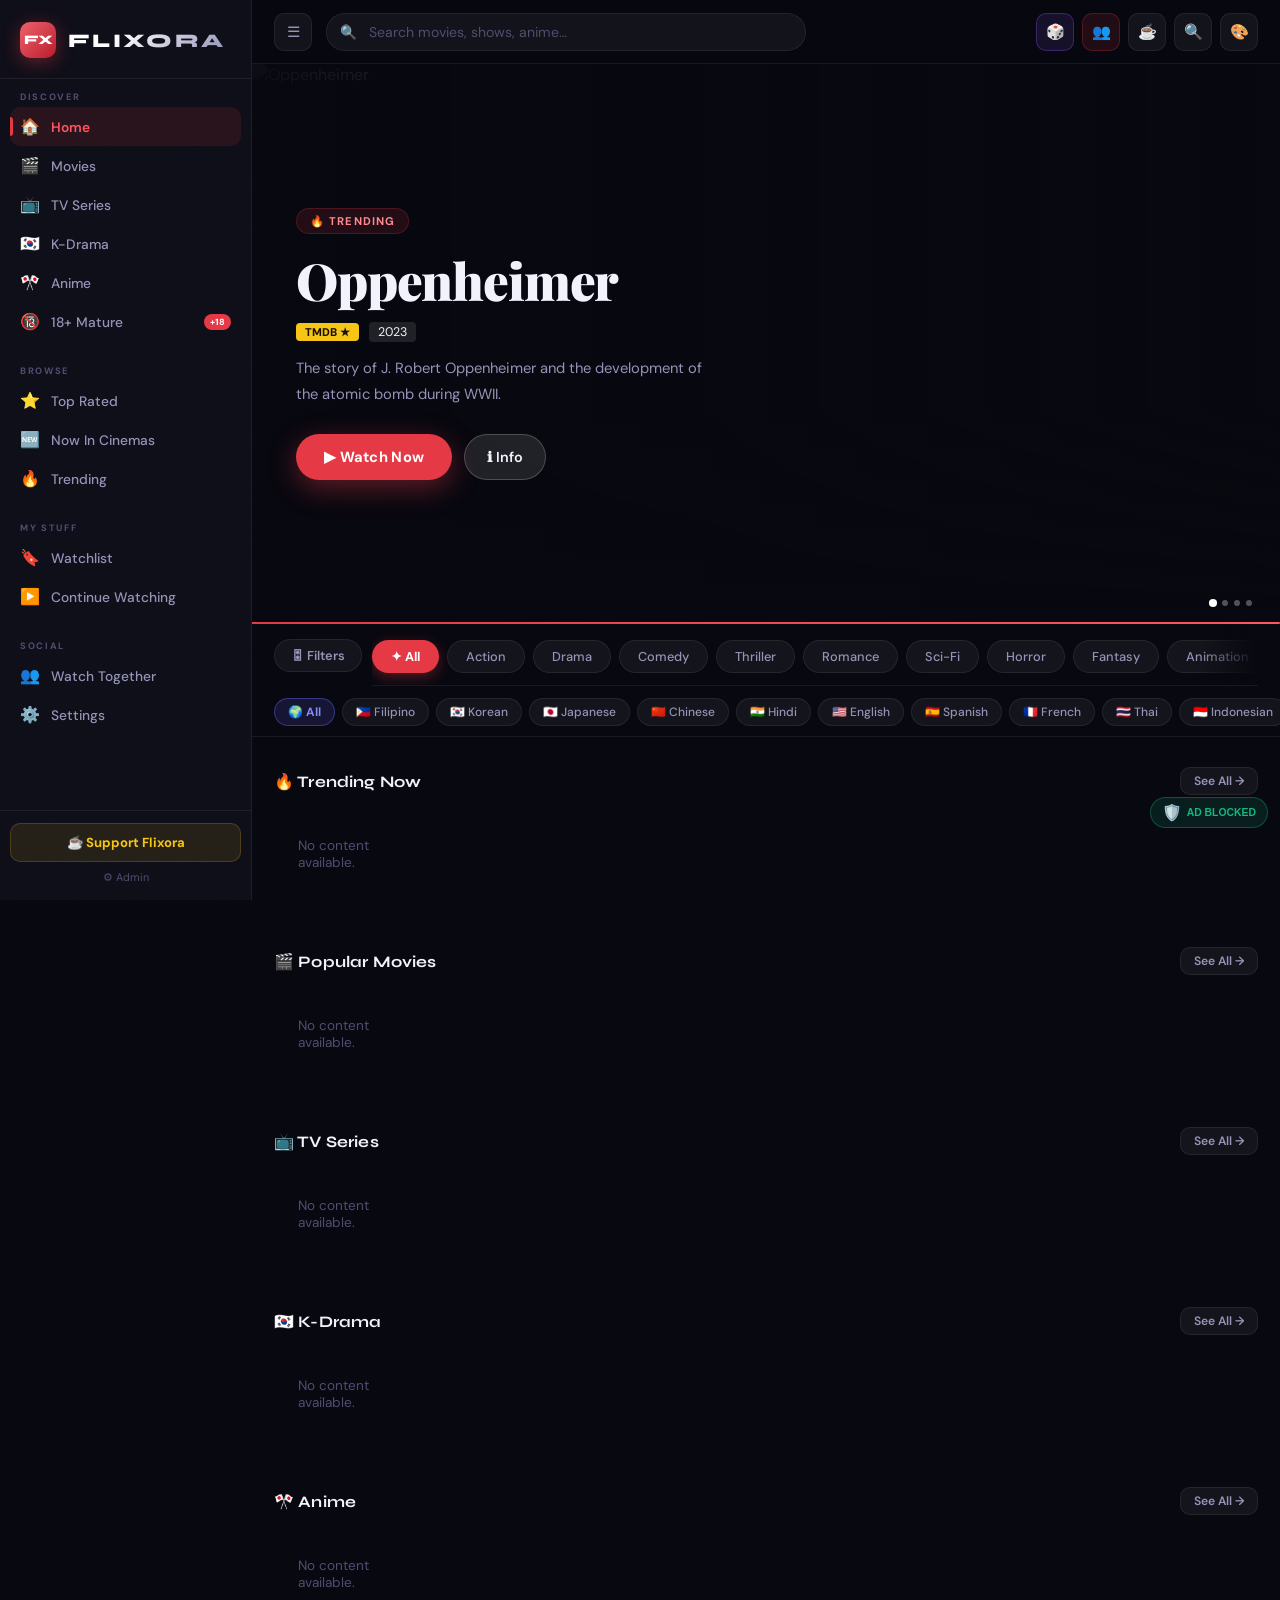
==== commit f8ab1604: "Remove mobile search overlay CSS styles Removed mobile search overlay styles from CSS." ====
--- a/index.html
+++ b/index.html
@@ -924,10 +924,6 @@
 #section-mature { display: none; }
 #section-mature.visible { display: block; }
 
-/* ── MOBILE SEARCH OVERLAY ────────────────── */
-#msearch.on { display: flex; }
-.ms-inp:focus { border-color: rgba(230,57,70,.5); }
-.ms-results { flex: 1; overflow-y: auto; padding: 0 16px; }
 
 #msearch {
   position: fixed; inset: 0; z-index: 500;
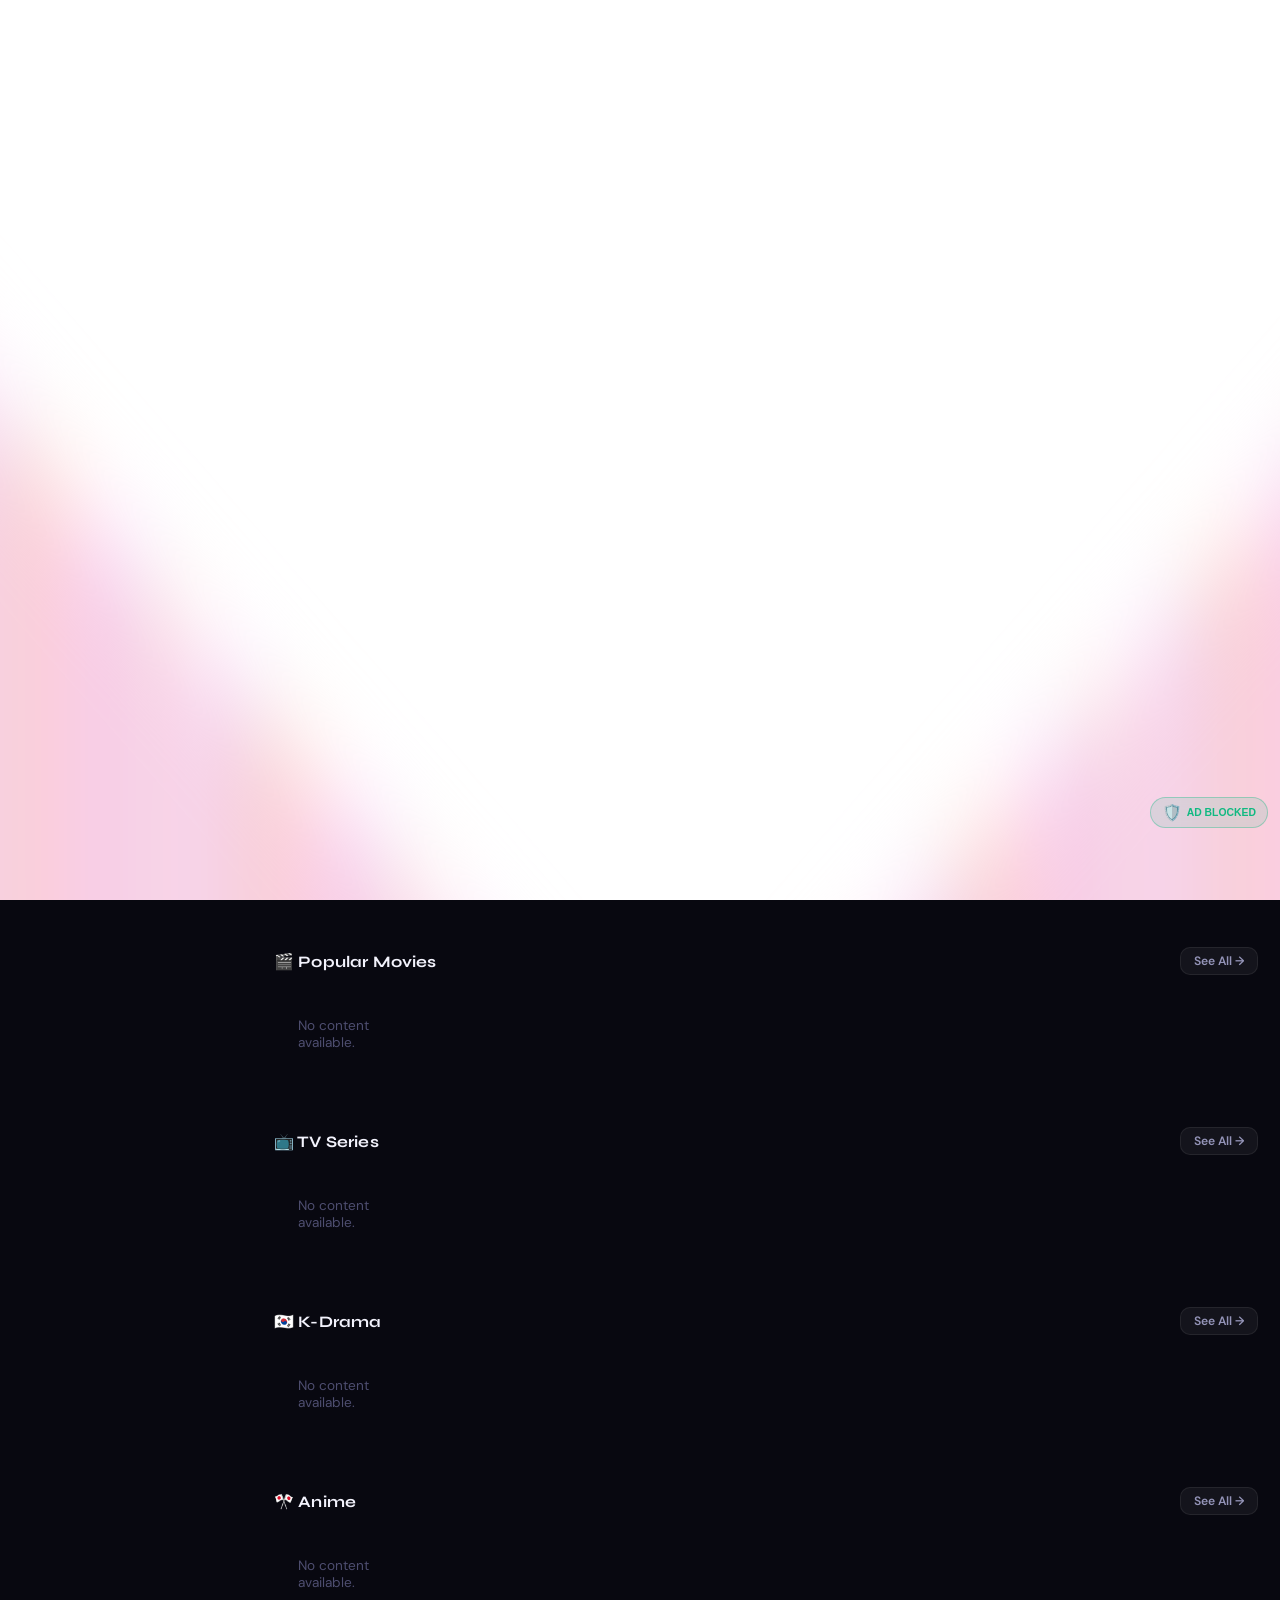
==== commit 220ec5f3: "Enhance sidebar toggle for responsive design Updated sidebar toggle functionality for desktop and mo" ====
--- a/index.html
+++ b/index.html
@@ -117,7 +117,17 @@
   background-image: url("data:image/svg+xml,%3Csvg viewBox='0 0 200 200' xmlns='http://www.w3.org/2000/svg'%3E%3Cfilter id='n'%3E%3CfeTurbulence type='fractalNoise' baseFrequency='.9' numOctaves='4' stitchTiles='stitch'/%3E%3C/filter%3E%3Crect width='100%25' height='100%25' filter='url(%23n)' opacity='.03'/%3E%3C/svg%3E");
   pointer-events: none; border-radius: inherit; opacity: .4;
 }
-
+/* Desktop sidebar collapse (burger toggle works everywhere now) */
+#sidebar.collapsed-desktop {
+  transform: translateX(-100%);
+}
+#topbar.sidebar-collapsed,
+#mainWrap.sidebar-collapsed {
+  margin-left: 0 !important;
+}
+#topbar.sidebar-collapsed {
+  left: 0 !important;
+}
 .sb-logo {
   display: flex; align-items: center; gap: 12px;
   padding: 22px 20px 20px;
@@ -1688,9 +1698,19 @@
 function toggleSb() {
   const sb = document.getElementById('sidebar');
   const ov = document.getElementById('sbOv');
-  sb.classList.toggle('open');
-  ov.classList.toggle('on');
-  document.body.style.overflow = sb.classList.contains('open') ? 'hidden' : '';
+  const topbar = document.getElementById('topbar');
+  const mainWrap = document.getElementById('mainWrap');
+  const isMobile = window.innerWidth <= 960;
+
+  if (isMobile) {
+    sb.classList.toggle('open');
+    ov.classList.toggle('on');
+    document.body.style.overflow = sb.classList.contains('open') ? 'hidden' : '';
+  } else {
+    sb.classList.toggle('collapsed-desktop');
+    topbar.classList.toggle('sidebar-collapsed');
+    mainWrap.classList.toggle('sidebar-collapsed');
+  }
 }
 function closeSb() {
   document.getElementById('sidebar').classList.remove('open');
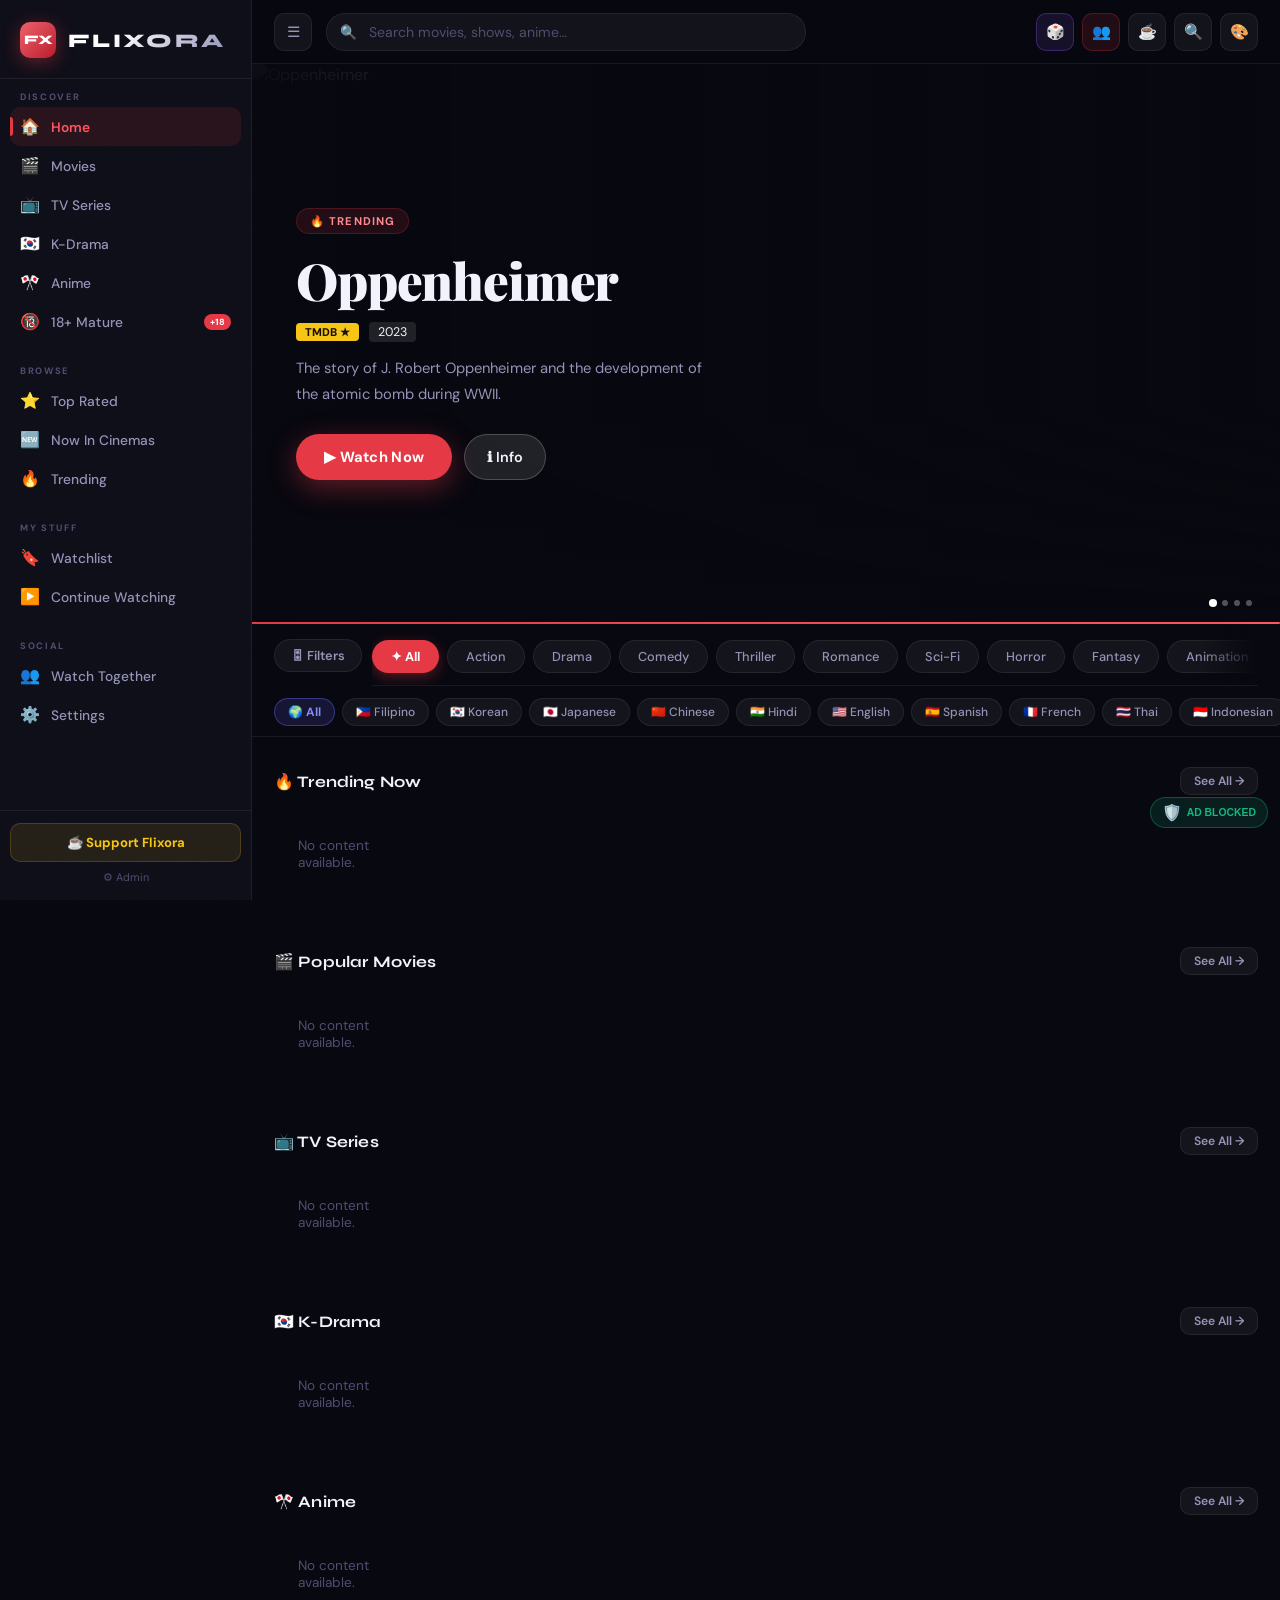
==== commit 2baac8b7: "Add infinite-scroll.js script to index.html" ====
--- a/index.html
+++ b/index.html
@@ -1673,6 +1673,7 @@
 ════════════════════════════════════════════ -->
 <script src="adblock.js?v=2" onerror="console.warn('adblock.js not found')"></script>
 <script src="app.js?v=2"></script>
+<script src="infinite-scroll.js?v=2"></script>
 <script src="episode-feature.js?v=2" onerror="console.warn('episode-feature.js not found')"></script>
 <script src="servers-extended.js?v=2"></script>
 <script src="server-manager.js?v=2"></script>
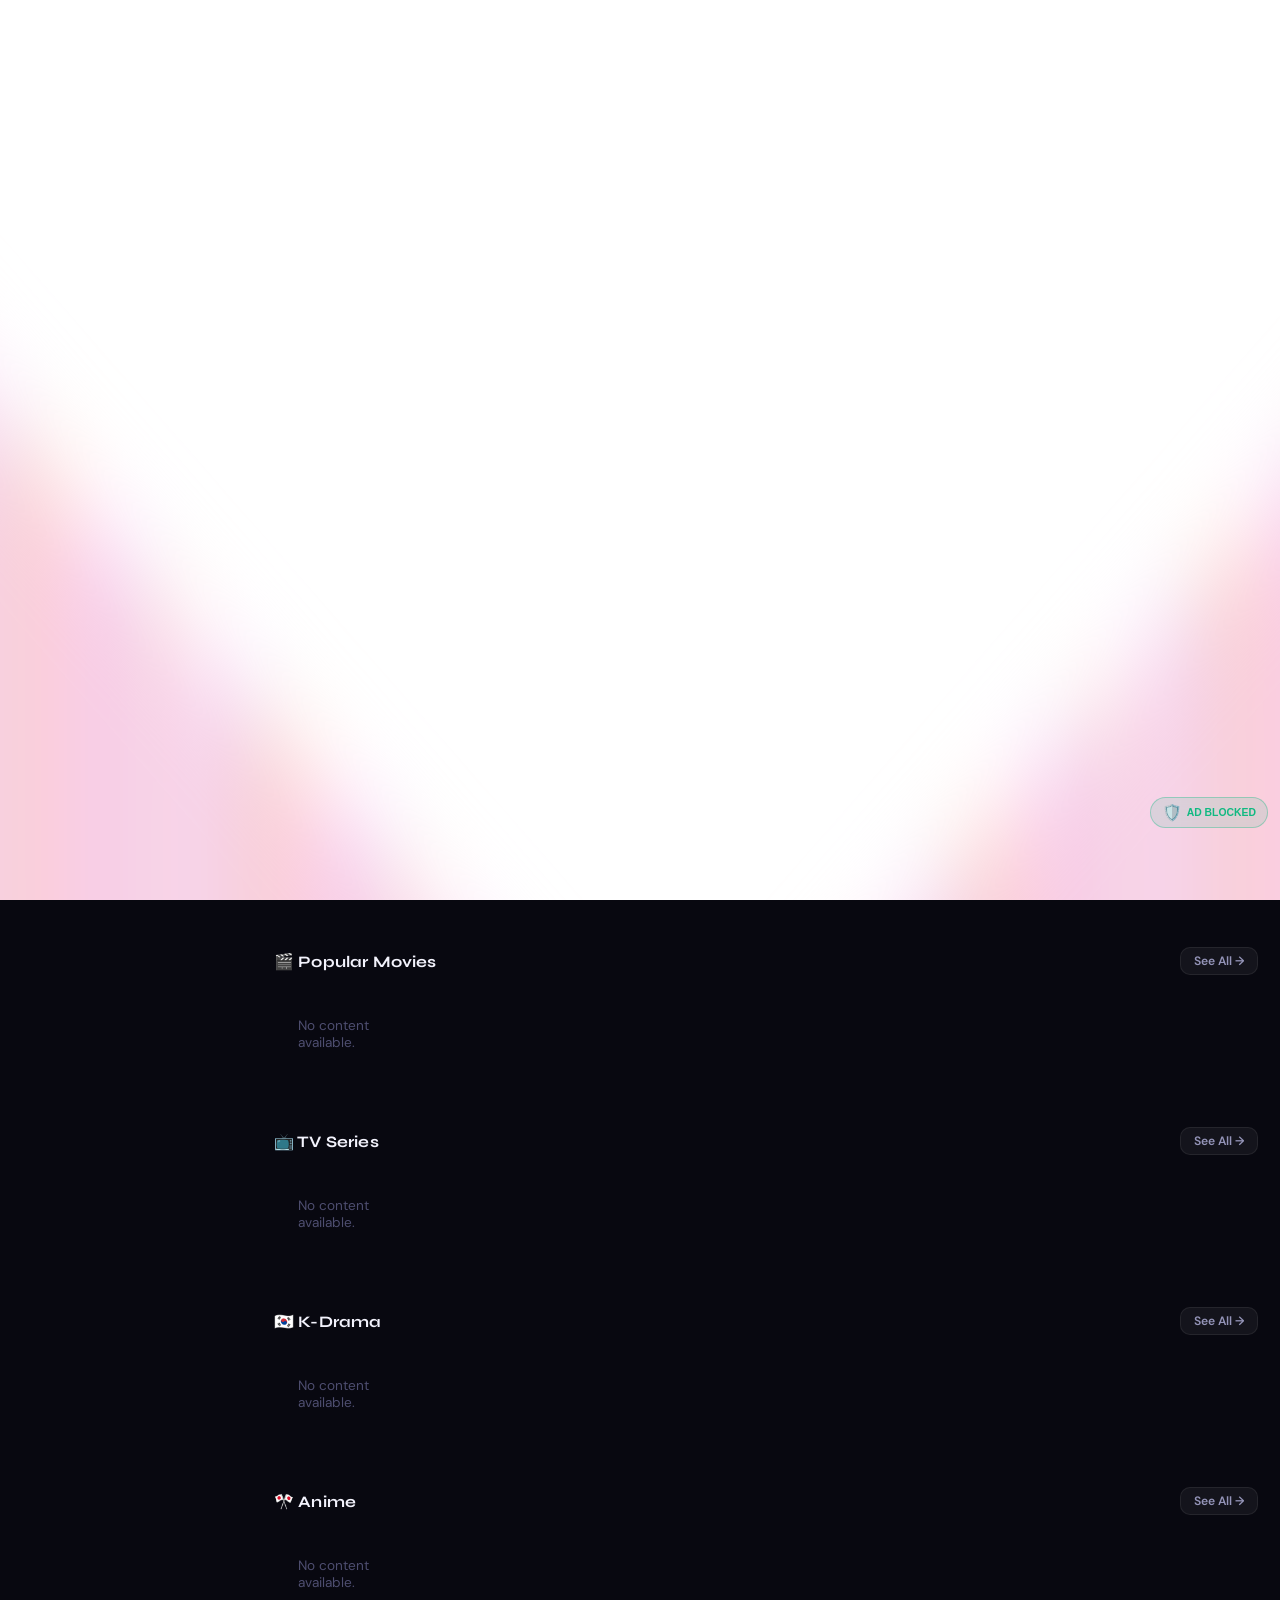
==== commit 68a9606e: "Add server-feedback.js script to index.html" ====
--- a/index.html
+++ b/index.html
@@ -1688,6 +1688,7 @@
 <script src="continue-progress.js?v=2"></script>
 <script src="visitor-tracker.js?v=2"></script>
 <script src="support-enhance.js?v=2"></script>
+<script src="server-feedback.js?v=2"></script>
 <script>
 /* ════════════════════════════════════════════
    FLIXORA v5 UI GLUE
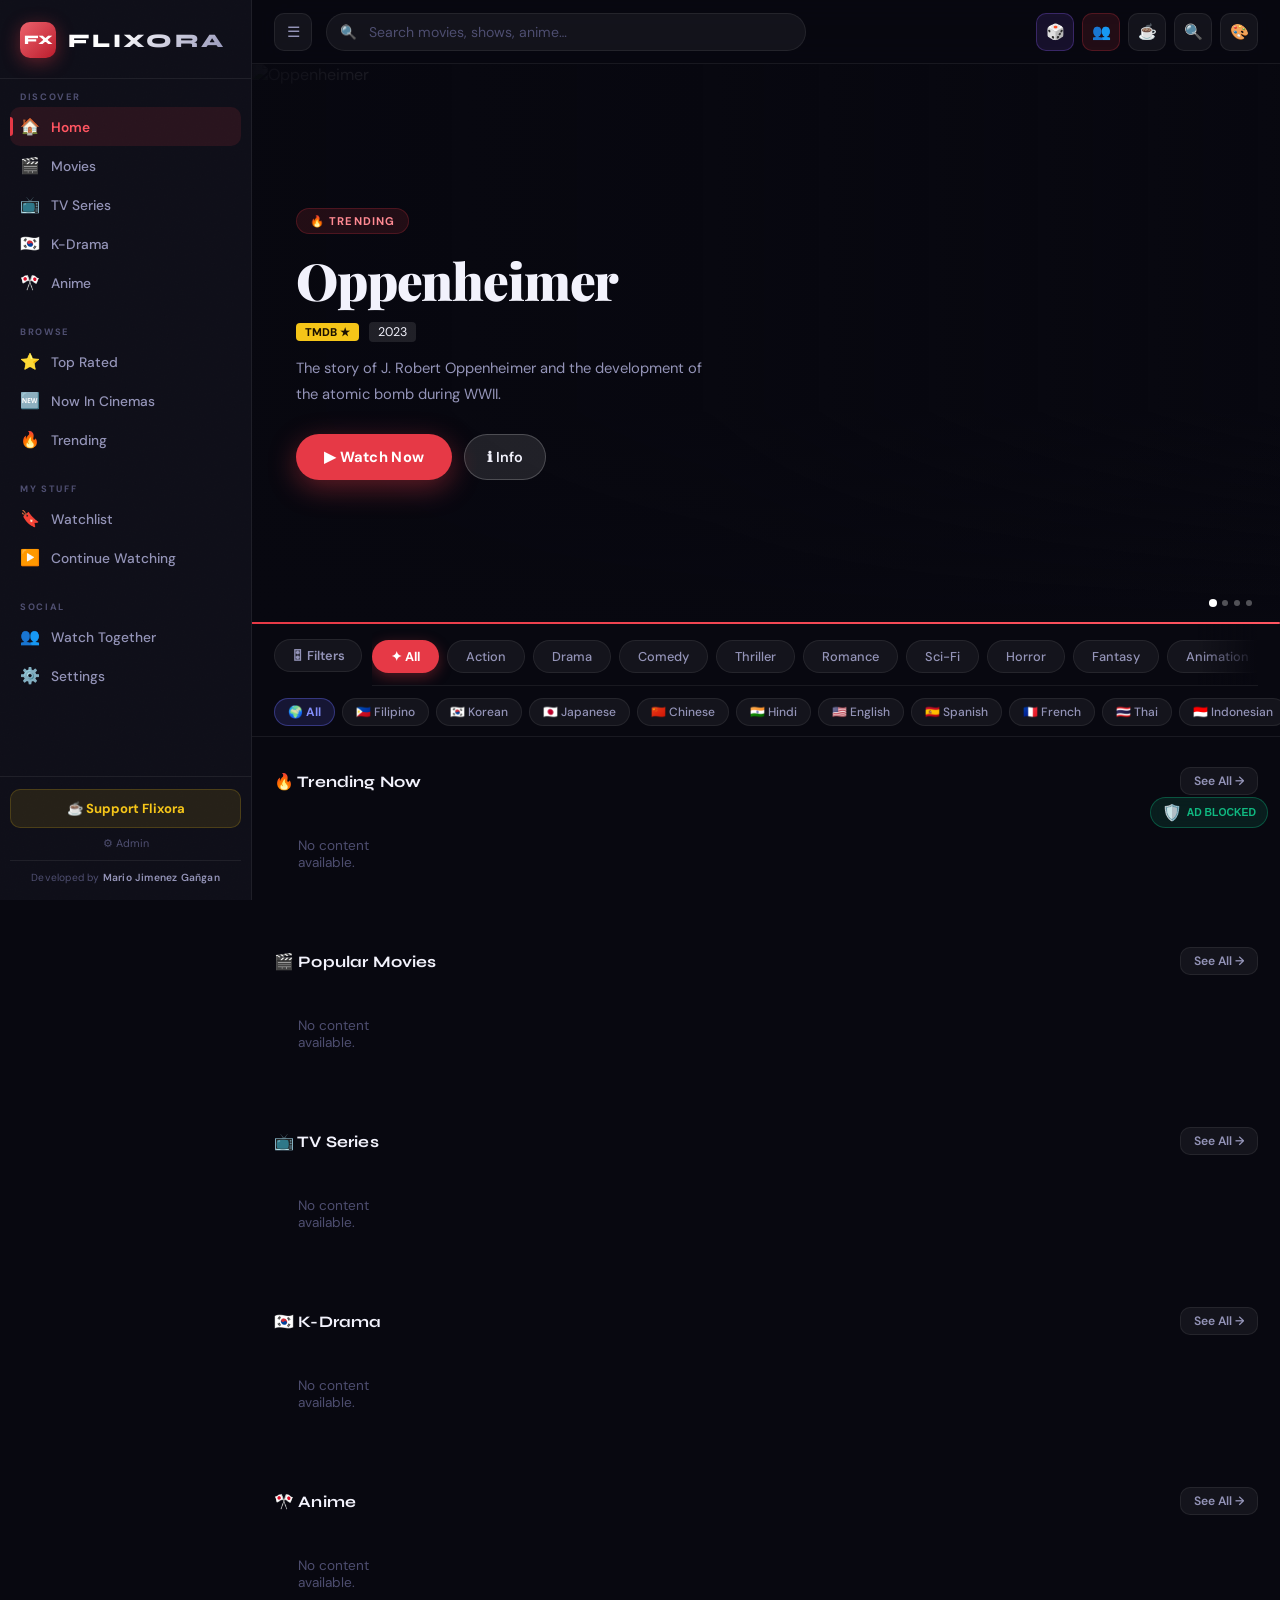
==== commit bdb9c6f6: "Disable mature content sections in index.html Comment out mature content sections and related elemen" ====
--- a/index.html
+++ b/index.html
@@ -3,6 +3,7 @@
 <head>
 <meta charset="UTF-8">
 <meta name="viewport" content="width=device-width, initial-scale=1.0, viewport-fit=cover">
+<meta name="author" content="Mario Jimenez Gañgan">
 <title>FLIXORA — Watch Movies, TV Series & Anime Free</title>
 <meta name="description" content="Stream movies, TV series, K-Drama, and Anime for free in HD. No subscription needed. Watch together with friends in real-time.">
 <meta name="keywords" content="free movies online, watch TV series free, anime streaming, K-Drama free, watch together, flixora">
@@ -1210,10 +1211,10 @@
       <div class="ni" onclick="loadCategory('anime');_setNav(this)" data-cat="anime" role="button" tabindex="0">
         <span class="ni-ico" aria-hidden="true">🎌</span>Anime
       </div>
-      <div class="ni" onclick="App.openMature()" role="button" tabindex="0">
+      <!-- <div class="ni" onclick="App.openMature()" role="button" tabindex="0">
         <span class="ni-ico" aria-hidden="true">🔞</span>18+ Mature
         <span class="ni-badge">+18</span>
-      </div>
+      </div> -->
     </div>
     <div class="sb-sec">
       <span class="sb-lbl">Browse</span>
@@ -1247,9 +1248,12 @@
     </div>
   </div>
   <div class="sb-foot">
-    <button class="sb-kofi" onclick="openSupport()" aria-label="Support Flixora on Ko-fi">☕ Support Flixora</button>
-    <a href="admin.html" style="display:block;text-align:center;margin-top:8px;font-size:.68rem;color:var(--tx3);text-decoration:none;transition:color .15s" onmouseover="this.style.color='var(--tx2)'" onmouseout="this.style.color='var(--tx3)'">⚙ Admin</a>
-  </div>
+     <button class="sb-kofi" onclick="openSupport()" aria-label="Support Flixora on Ko-fi">☕ Support Flixora</button>
+     <a href="admin.html" style="display:block;text-align:center;margin-top:8px;font-size:.68rem;color:var(--tx3);text-decoration:none;transition:color .15s" onmouseover="this.style.color='var(--tx2)'" onmouseout="this.style.color='var(--tx3)'">⚙ Admin</a>
+     <div style="text-align:center;margin-top:10px;padding-top:10px;border-top:1px solid var(--bd);font-size:.64rem;color:var(--tx3);letter-spacing:.02em">
+       Developed by <span style="color:var(--tx2);font-weight:600">Mario Jimenez Gañgan</span>
+     </div>
+   </div>
 </nav>
 
 <!-- ═══════════════════════════════════════════
@@ -1426,14 +1430,14 @@
     </section>
 
     <!-- 18+ -->
-    <section class="sec" id="section-mature" aria-label="18+ Mature content">
+    <!-- <section class="sec" id="section-mature" aria-label="18+ Mature content">
       <div class="sec-hd">
         <div class="sec-title">🔞 18+ Mature</div>
       </div>
       <div class="row-wrap">
         <div class="row-scroll" id="matureContent" role="list"></div>
       </div>
-    </section>
+    </section> -->
 
   </div><!-- /mainContent -->
 
@@ -1508,7 +1512,7 @@
 <!-- ═══════════════════════════════════════════
      18+ VERIFY
 ════════════════════════════════════════════ -->
-<div id="verifyModal" role="dialog" aria-modal="true" aria-label="Age verification">
+<!-- <div id="verifyModal" role="dialog" aria-modal="true" aria-label="Age verification">
   <div class="v-box">
     <div class="v-ico" aria-hidden="true">🔞</div>
     <div class="v-title">Restricted Content</div>
@@ -1541,7 +1545,7 @@
       </div>
     </div>
   </div>
-</div>
+</div> -->
 
 <!-- ═══════════════════════════════════════════
      WATCH TOGETHER
@@ -2287,6 +2291,7 @@
 });
 
 console.log('%c✅ FLIXORA v5.0 UI ready', 'color:#e63946;font-weight:900;font-size:14px');
+console.log('%c🎬 Flixora — crafted by Mario Jimenez Gañgan', 'color:#e63946;font-weight:700;font-size:12px');
 </script>
 </body>
 </html>
